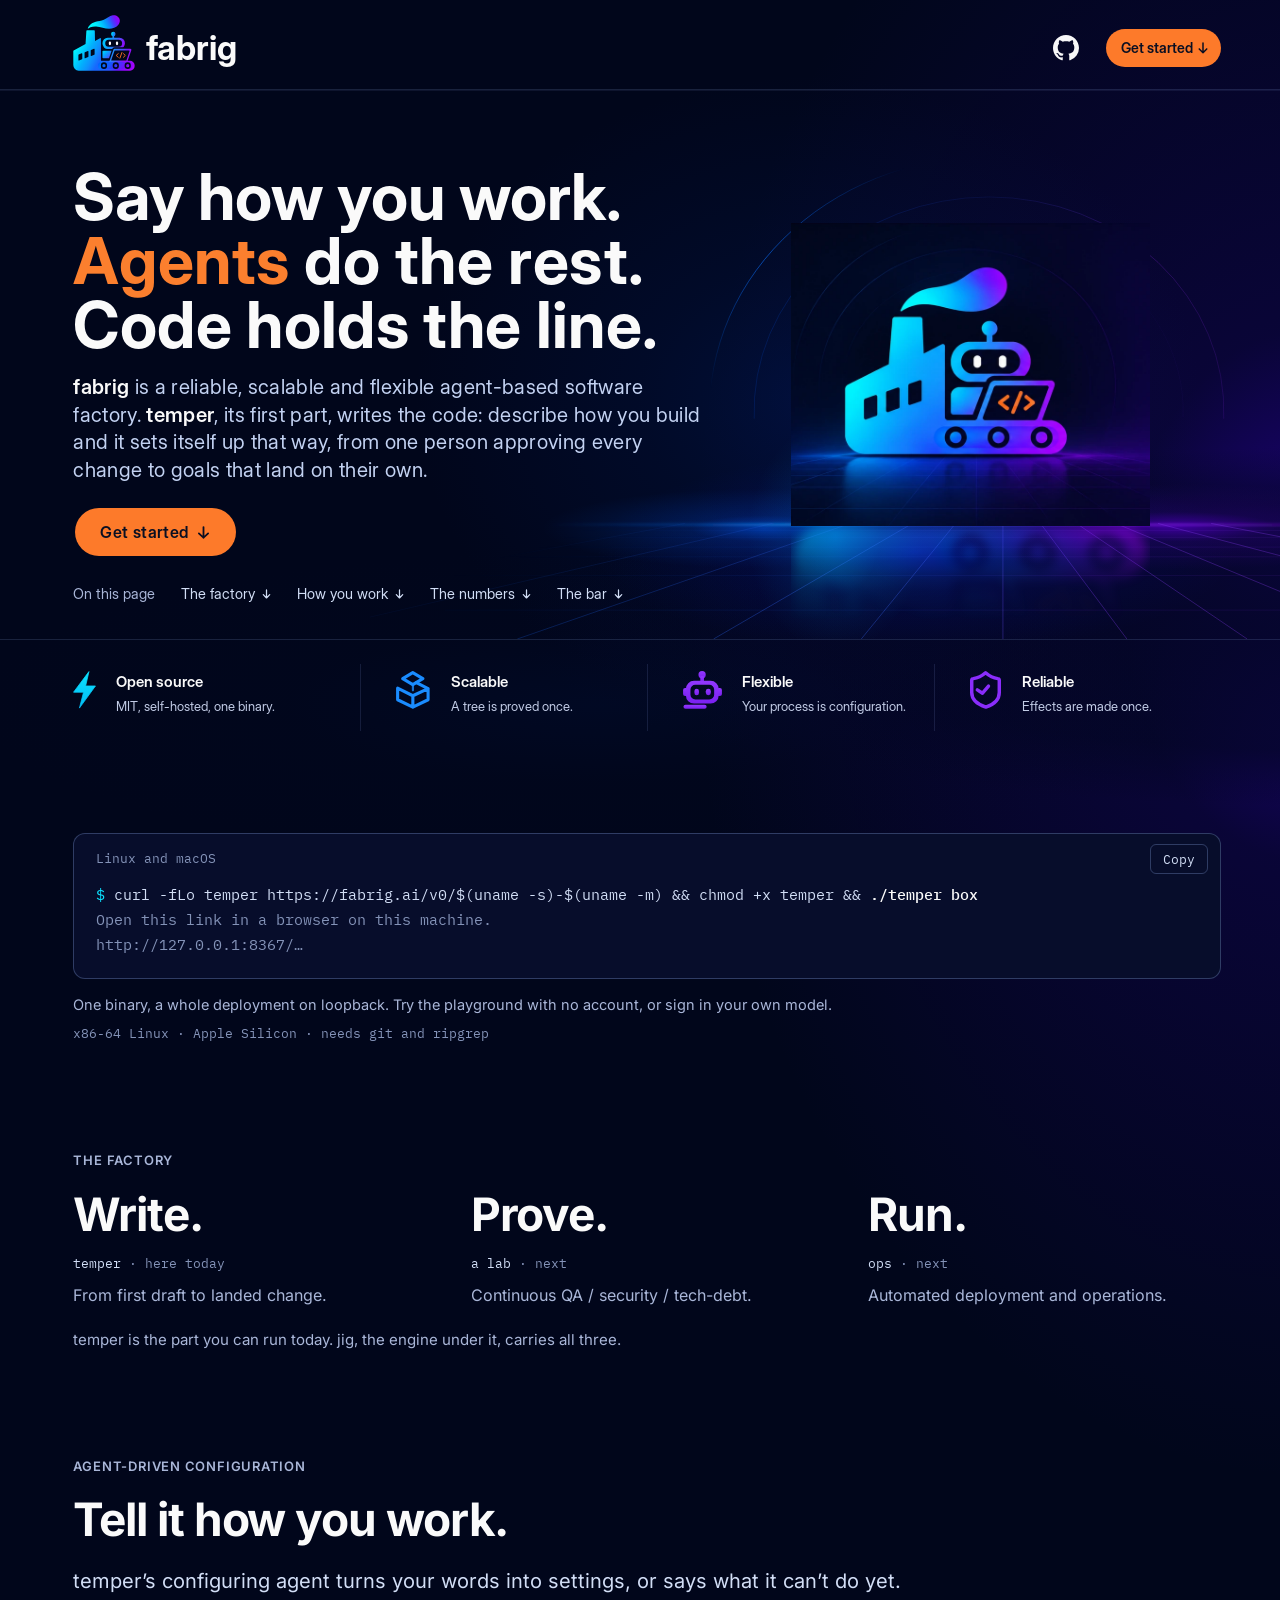
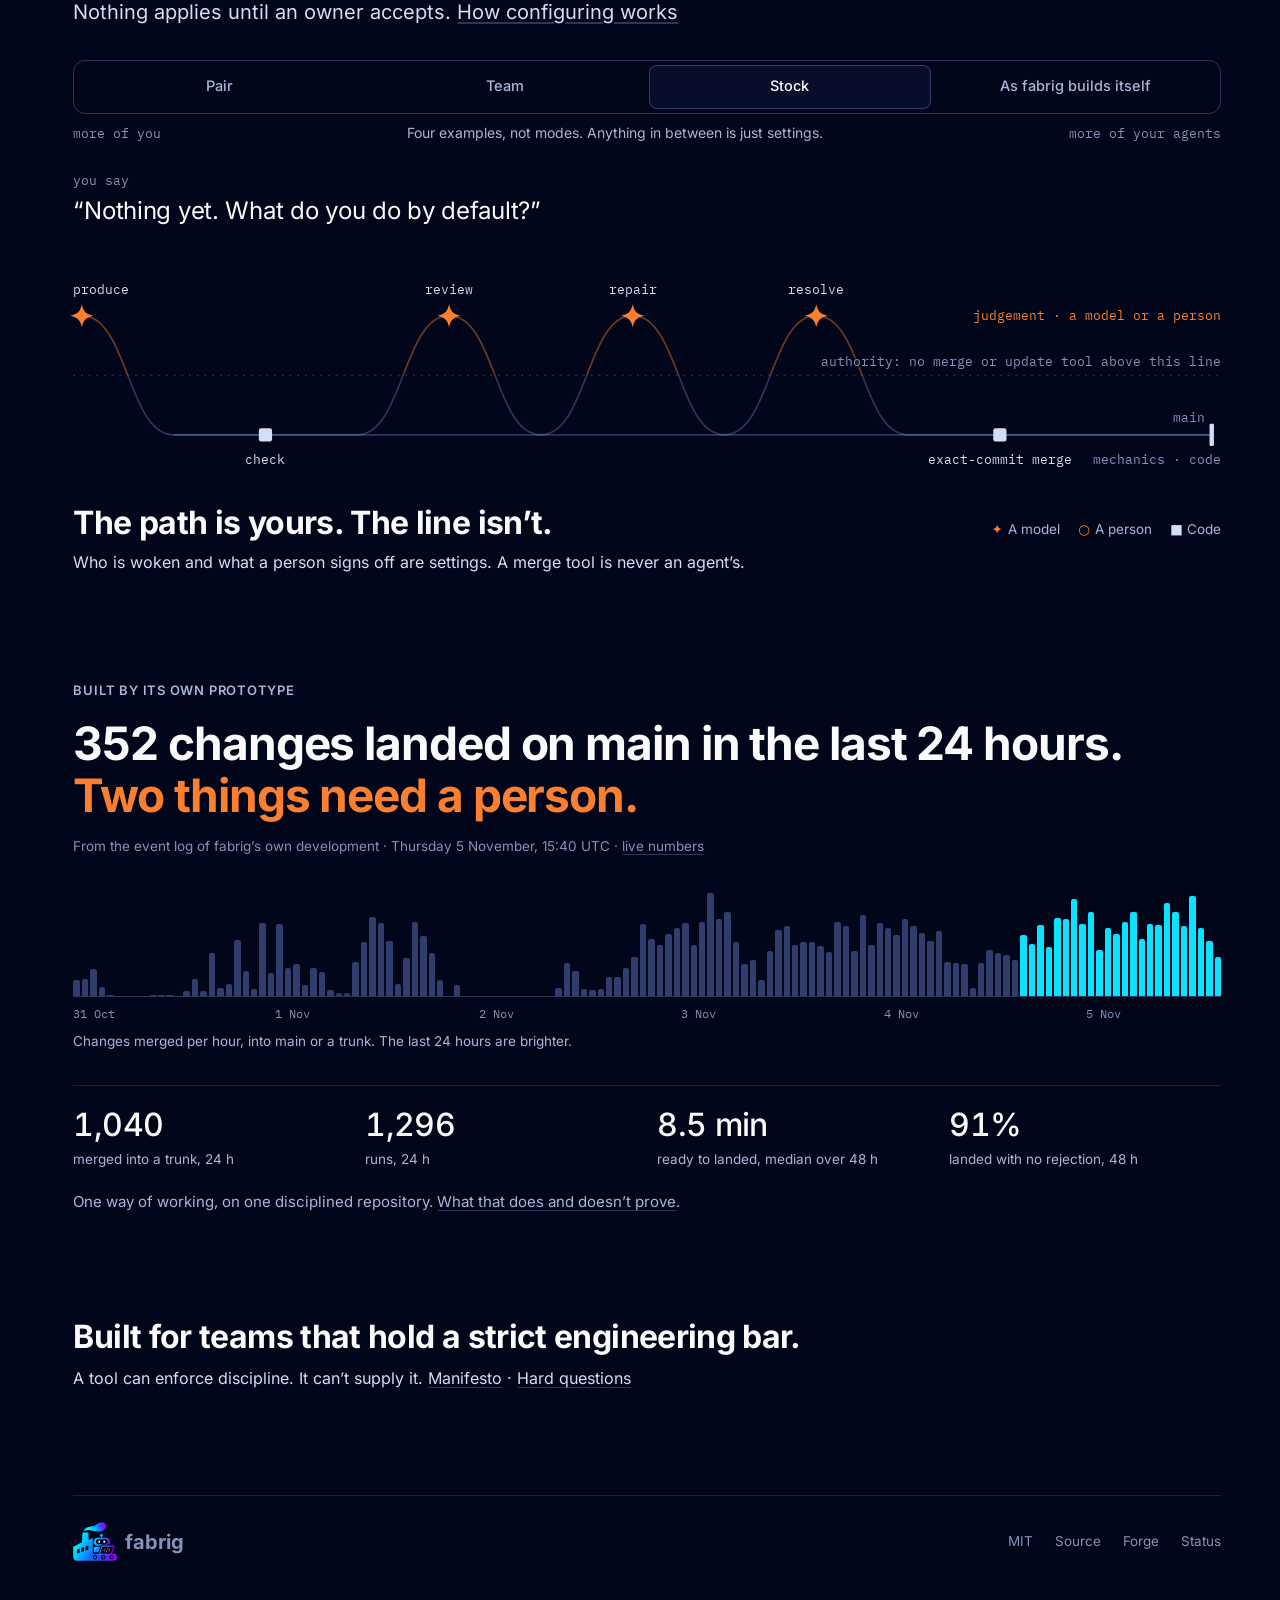
==== index.html @ ecc7fb80 "Point the home page at its own sections The page links leave the header for now, and the menu with t" ====
<!doctype html>
<html lang="en">
<head>
<meta charset="utf-8">
<meta name="viewport" content="width=device-width, initial-scale=1, viewport-fit=cover">
<title>fabrig · say how you work, agents do the rest</title>
<meta name="description" content="fabrig is a reliable, scalable and flexible agent-based software factory. Say how you build software and temper sets itself up to run that way. Agents do the judgement. Code holds the line.">
<meta property="og:title" content="fabrig · say how you work, agents do the rest">
<meta property="og:description" content="A reliable, scalable and flexible agent-based software factory. Say how you work, agents do the rest, code holds the line.">
<meta name="theme-color" content="#01061b">
<link rel="icon" href="/assets/fabrig-logo.svg" type="image/svg+xml">
<link rel="preload" href="/fonts/InterDisplay-Bold.woff" as="font" type="font/woff" crossorigin>
<link rel="preload" href="/fonts/Inter-latin.woff2" as="font" type="font/woff2" crossorigin>
<link rel="stylesheet" href="/css/styles.css">
<link rel="stylesheet" href="/site.css">
<script>document.documentElement.className = 'js';</script>
</head>
<body>
<svg width="0" height="0" style="position:absolute" aria-hidden="true"><symbol id="s" viewBox="-10 -10 20 20" overflow="visible"><path d="M0-9.5C1.4-3.4 3.4-1.4 9.5 0 3.4 1.4 1.4 3.4 0 9.5-1.4 3.4-3.4 1.4-9.5 0-3.4-1.4-1.4-3.4 0-9.5Z"/></symbol></svg>
<a class="skip-link" href="#main">Skip to content</a>

<header class="site-header site-header--bare">
  <div class="container site-header__inner">
    <a class="brand" href="/" aria-label="fabrig home">
      <img class="brand__mark" src="/assets/fabrig-logo.svg" width="87" height="78" alt="">
      <span class="brand__name">fabrig</span>
    </a>
    <nav class="primary-nav" id="primary-nav" aria-label="Primary">
      <ul class="primary-nav__list">
        <li class="primary-nav__item"><a class="primary-nav__link" href="/how-it-works/">How it works</a></li>
        <li class="primary-nav__item"><a class="primary-nav__link" href="/configure/">Configure</a></li>
        <li class="primary-nav__item"><a class="primary-nav__link" href="/questions/">Questions</a></li>
        <li class="primary-nav__item"><a class="primary-nav__link" href="/manifesto/">Manifesto</a></li>
        <li class="primary-nav__item primary-nav__item--source"><a class="primary-nav__link" href="https://github.com/fabrig-ai/fabrig">Source</a></li>
      </ul>
    </nav>
    <div class="site-header__actions">
      <a class="icon-link" href="https://github.com/fabrig-ai/fabrig" aria-label="Source on GitHub"><img src="/assets/icons/github.svg" width="34" height="34" alt=""></a>
      <a class="button button--primary button--small" href="#start">Get started <img class="button__icon button__icon--down" src="/assets/icons/arrow-down-small.svg" width="12" height="14" alt=""></a>
      <button class="menu-button" type="button" aria-label="Menu" aria-expanded="false" aria-controls="primary-nav"><img src="/assets/icons/menu.svg" width="22" height="16" alt=""></button>
    </div>
  </div>
</header>

<main id="main" class="home">
<section class="hero" aria-labelledby="hero-title">
  <div class="container hero__inner">
    <div class="hero__copy">
      <h1 class="hero__title" id="hero-title">
        <span class="hero__line">Say how you work.</span>
        <span class="hero__line"><em class="hero__accent">Agents</em> do the rest.</span>
        <span class="hero__line">Code holds the line.</span>
      </h1>
      <p class="hero__lede"><strong>fabrig</strong> is a reliable, scalable and flexible agent-based software factory. <strong>temper</strong>, its first part, writes the code: describe how you build and it sets itself up that way, from one person approving every change to goals that land on their own.</p>
      <div class="hero__actions">
        <a class="button button--primary button--large" href="#start">Get started <img class="button__icon button__icon--down" src="/assets/icons/arrow-down-dark.svg" width="16" height="17" alt=""></a>
      </div>
      <nav class="jumps" aria-label="On this page">
        <span class="jumps__label">On this page</span>
        <a href="#factory">The factory</a>
        <a href="#ways">How you work</a>
        <a href="#numbers">The numbers</a>
        <a href="#bar">The bar</a>
      </nav>
    </div>
    <div class="hero__visual" aria-hidden="true">
      <img class="hero__reflection" src="/assets/fabrig-mark.svg" width="478" height="402" alt="">
      <picture><source media="(max-width: 860px)" srcset="/assets/hero-art.webp" width="760" height="642"><img class="hero__mark" src="/assets/fabrig-mark.svg" width="478" height="402" alt=""></picture>
    </div>
  </div>
</section>

<section class="features" aria-label="What holds it up">
  <ul class="container features__list">
    <li class="feature">
      <img class="feature__icon feature__icon--bolt" src="/assets/icons/bolt.svg" width="29" height="50" alt="">
      <div class="feature__body">
        <h2 class="feature__title">Open source</h2>
        <p class="feature__text">MIT, self-hosted, one binary.</p>
      </div>
    </li>
    <li class="feature">
      <img class="feature__icon feature__icon--box" src="/assets/icons/self-hosted.svg" width="46" height="51" alt="">
      <div class="feature__body">
        <h2 class="feature__title">Scalable</h2>
        <p class="feature__text">A tree is proved once.</p>
      </div>
    </li>
    <li class="feature">
      <img class="feature__icon feature__icon--robot" src="/assets/icons/robot.svg" width="48" height="47" alt="">
      <div class="feature__body">
        <h2 class="feature__title">Flexible</h2>
        <p class="feature__text">Your process is configuration.</p>
      </div>
    </li>
    <li class="feature">
      <img class="feature__icon feature__icon--shield" src="/assets/icons/shield-check.svg" width="41" height="50" alt="">
      <div class="feature__body">
        <h2 class="feature__title">Reliable</h2>
        <p class="feature__text">Effects are made once.</p>
      </div>
    </li>
  </ul>
</section>

<div class="container install" id="start">
  <div class="term">
    <div class="term-head"><span>Linux and macOS</span><button class="copy" type="button" aria-label="Copy the command">Copy</button></div>
    <pre><code><span class="prompt">$ </span><span id="cmd">curl -fLo temper https://fabrig.ai/v0/<wbr>$(uname -s)-<wbr>$(uname -m) &amp;&amp; chmod +x temper &amp;&amp; <strong>./temper box</strong></span>
<span class="out">Open this link in a browser on this machine.
http://127.0.0.1:8367/…</span></code></pre>
  </div>
  <div class="term-foot">
    <span>One binary, a whole deployment on loopback. Try the playground with no account, or sign in your own model.</span>
    <span class="mono">x86-64 Linux · Apple Silicon · needs git and ripgrep</span>
  </div>
</div>

<div class="container sections">
<section id="factory" aria-label="Write, prove, run">
  <p class="label">The factory</p>
  <div class="wpr">
    <article>
      <h3>Write.</h3>
      <p class="mono">temper <span>· here today</span></p>
      <p>From first draft to landed change.</p>
    </article>
    <article>
      <h3>Prove.</h3>
      <p class="mono">a lab <span>· next</span></p>
      <p>Continuous QA / security / tech-debt.</p>
    </article>
    <article>
      <h3>Run.</h3>
      <p class="mono">ops <span>· next</span></p>
      <p>Automated deployment and operations.</p>
    </article>
  </div>
  <p class="more">temper is the part you can run today. jig, the engine under it, carries all three.</p>
</section>

<section id="ways" aria-labelledby="ways-title">
  <p class="label">Agent-driven configuration</p>
  <h2 id="ways-title">Tell it how you work.</h2>
  <p class="sub">temper’s configuring agent turns your words into settings, or says what it can’t do yet. Nothing applies until an owner accepts. <a href="/configure/">How configuring works</a></p>

  <div class="dial" role="tablist" aria-label="Ways of working">
    <button type="button" role="tab" id="tab-pair" aria-controls="pair" aria-selected="false" tabindex="-1">Pair</button>
    <button type="button" role="tab" id="tab-team" aria-controls="team" aria-selected="false" tabindex="-1">Team</button>
    <button type="button" role="tab" id="tab-stock" aria-controls="stock" aria-selected="true">Stock</button>
    <button type="button" role="tab" id="tab-self" aria-controls="self" aria-selected="false" tabindex="-1">As fabrig builds itself</button>
  </div>
  <div class="dial-ends"><span aria-hidden="true">more of you</span><span class="dial-note">Four examples, not modes. Anything in between is just settings.</span><span aria-hidden="true">more of your agents</span></div>

  <div class="pane" id="pair" role="tabpanel" aria-labelledby="tab-pair">
    <h3 class="pane-name">Pair</h3>
    <div><p class="say-by">you say</p><blockquote class="say">“I stay in the loop. An agent makes the change, and nothing reaches main until I’ve approved it.”</blockquote></div>
    <ol class="stops" aria-label="The path">
      <li data-k="a">produce</li>
      <li data-k="c">check</li>
      <li data-k="a">repair</li>
      <li data-k="p">you approve</li>
      <li data-k="c">exact-commit merge</li>
    </ol>
  </div>

  <div class="pane" id="team" role="tabpanel" aria-labelledby="tab-team">
    <h3 class="pane-name">Team</h3>
    <div><p class="say-by">you say</p><blockquote class="say">“Agents review everything, then one of us signs off. Anything under payments/ needs two of us.”</blockquote></div>
    <p class="pane-gap">temper can’t say this yet: two approvals for one path. Landing rules cover branches, so it says so and offers the nearest setting.</p>
    <ol class="stops" aria-label="The path">
      <li data-k="a">produce</li>
      <li data-k="c">check</li>
      <li data-k="a">review</li>
      <li data-k="a">repair</li>
      <li data-k="p">one of you</li>
      <li data-k="c">exact-commit merge</li>
    </ol>
  </div>

  <div class="pane on" id="stock" role="tabpanel" aria-labelledby="tab-stock">
    <h3 class="pane-name">Stock</h3>
    <div><p class="say-by">you say</p><blockquote class="say">“Nothing yet. What do you do by default?”</blockquote></div>
    <ol class="stops" aria-label="The path">
      <li data-k="a">produce</li>
      <li data-k="c">check</li>
      <li data-k="a">review</li>
      <li data-k="a">repair</li>
      <li data-k="a">resolve</li>
      <li data-k="c">exact-commit merge</li>
    </ol>
  </div>

  <div class="pane" id="self" role="tabpanel" aria-labelledby="tab-self">
    <h3 class="pane-name">As fabrig builds itself</h3>
    <div><p class="say-by">you say</p><blockquote class="say">“A person writes a design draft. One goal per draft, on its own branch. Designers first, then coding agents. It lands on main whole.”</blockquote></div>
    <ol class="stops" aria-label="The path">
      <li data-k="p">draft</li>
      <li data-k="a">plan</li>
      <li data-k="a">produce</li>
      <li data-k="c">check</li>
      <li data-k="a">repair</li>
      <li data-k="c">exact-commit merge</li>
      <li data-k="c">verify</li>
    </ol>
  </div>

  <svg class="rail" viewBox="0 0 1040 168" role="img" aria-label="The chosen path, crossing above the authority line wherever a model or a person is needed.">
    <defs>
      <clipPath id="above"><rect id="clip-up" x="-12" y="-12" width="1064" height="92"/></clipPath>
      <clipPath id="below"><rect id="clip-down" x="-12" y="80" width="1064" height="100"/></clipPath>
    </defs>
    <line id="auth" class="auth" x1="0" y1="80" x2="1040" y2="80"/>
    <line id="base" class="base" x1="112" y1="134" x2="1034" y2="134"/>
    <path id="track" class="road" clip-path="url(#below)"/>
    <path class="road up" clip-path="url(#above)"/>
    <path class="trail" clip-path="url(#below)"/>
    <path class="trail up" clip-path="url(#above)"/>
    <g id="marks"></g>
    <text id="t-judge" class="judge" x="1040" y="30" text-anchor="end">judgement · a model or a person</text>
    <text id="t-auth" x="1040" y="72" text-anchor="end">authority: no merge or update tool above this line</text>
    <text id="t-main" x="1026" y="122" text-anchor="end">main</text>
    <text id="t-code" x="1040" y="160" text-anchor="end">mechanics · code</text>
    <circle id="dot" class="held" r="6" cx="8" cy="26"/>
  </svg>

  <div class="line-head">
    <h3 class="line-title">The path is yours. <span class="whole">The line isn’t.</span></h3>
    <p class="legend"><span><i class="a"></i>A model</span><span><i class="p"></i>A person</span><span><i></i>Code</span></p>
  </div>
  <p class="line-sub">Who is woken and what a person signs off are settings. A merge tool is never an agent’s.</p>

</section>

<section id="numbers" aria-labelledby="numbers-title">
  <p class="label">Built by its own prototype</p>
  <h2 id="numbers-title">352 changes landed on main in the last 24 hours. <span class="signal">Two things need a person.</span></h2>
  <p class="byline">From the event log of fabrig’s own development · Thursday 5 November, 15:40 UTC · <a href="https://status.fabrig.ai/">live numbers</a></p>

  <div class="wave" role="img" aria-label="Changes merged per hour since 31 October: up to 84 an hour, day and night, with the last 24 hours highlighted."><i style="--v:13"></i><i style="--v:14"></i><i style="--v:22"></i><i style="--v:8"></i><i style="--v:1"></i><i style="--v:0"></i><i style="--v:0"></i><i style="--v:0"></i><i style="--v:0"></i><i style="--v:1"></i><i style="--v:1"></i><i style="--v:1"></i><i style="--v:0"></i><i style="--v:4"></i><i style="--v:14"></i><i style="--v:4"></i><i style="--v:35"></i><i style="--v:7"></i><i style="--v:10"></i><i style="--v:46"></i><i style="--v:21"></i><i style="--v:6"></i><i style="--v:60"></i><i style="--v:19"></i><i style="--v:59"></i><i style="--v:23"></i><i style="--v:26"></i><i style="--v:9"></i><i style="--v:23"></i><i style="--v:20"></i><i style="--v:5"></i><i style="--v:3"></i><i style="--v:3"></i><i style="--v:28"></i><i style="--v:44"></i><i style="--v:65"></i><i style="--v:60"></i><i style="--v:45"></i><i style="--v:10"></i><i style="--v:31"></i><i style="--v:61"></i><i style="--v:49"></i><i style="--v:35"></i><i style="--v:13"></i><i style="--v:0"></i><i style="--v:9"></i><i style="--v:0"></i><i style="--v:0"></i><i style="--v:0"></i><i style="--v:0"></i><i style="--v:0"></i><i style="--v:0"></i><i style="--v:0"></i><i style="--v:0"></i><i style="--v:0"></i><i style="--v:0"></i><i style="--v:0"></i><i style="--v:7"></i><i style="--v:27"></i><i style="--v:21"></i><i style="--v:6"></i><i style="--v:5"></i><i style="--v:6"></i><i style="--v:16"></i><i style="--v:16"></i><i style="--v:23"></i><i style="--v:32"></i><i style="--v:59"></i><i style="--v:47"></i><i style="--v:42"></i><i style="--v:51"></i><i style="--v:56"></i><i style="--v:60"></i><i style="--v:42"></i><i style="--v:61"></i><i style="--v:84"></i><i style="--v:63"></i><i style="--v:69"></i><i style="--v:44"></i><i style="--v:26"></i><i style="--v:30"></i><i style="--v:13"></i><i style="--v:37"></i><i style="--v:54"></i><i style="--v:57"></i><i style="--v:42"></i><i style="--v:44"></i><i style="--v:44"></i><i style="--v:41"></i><i style="--v:36"></i><i style="--v:61"></i><i style="--v:57"></i><i style="--v:37"></i><i style="--v:66"></i><i style="--v:42"></i><i style="--v:60"></i><i style="--v:56"></i><i style="--v:50"></i><i style="--v:63"></i><i style="--v:57"></i><i style="--v:52"></i><i style="--v:45"></i><i style="--v:53"></i><i style="--v:28"></i><i style="--v:27"></i><i style="--v:26"></i><i style="--v:7"></i><i style="--v:27"></i><i style="--v:38"></i><i style="--v:35"></i><i style="--v:34"></i><i style="--v:30"></i><i style="--v:50"></i><i style="--v:43"></i><i style="--v:58"></i><i style="--v:40"></i><i style="--v:64"></i><i style="--v:63"></i><i style="--v:79"></i><i style="--v:59"></i><i style="--v:69"></i><i style="--v:38"></i><i style="--v:56"></i><i style="--v:51"></i><i style="--v:61"></i><i style="--v:69"></i><i style="--v:47"></i><i style="--v:59"></i><i style="--v:58"></i><i style="--v:76"></i><i style="--v:69"></i><i style="--v:57"></i><i style="--v:82"></i><i style="--v:56"></i><i style="--v:45"></i><i style="--v:32"></i></div>
  <div class="days" aria-hidden="true"><span style="left:0.0%">31 Oct</span><span style="left:17.6%">1 Nov</span><span style="left:35.3%">2 Nov</span><span style="left:52.9%">3 Nov</span><span style="left:70.6%">4 Nov</span><span style="left:88.2%">5 Nov</span></div>
  <div class="wave-foot"><span>Changes merged per hour, into main or a trunk. The last 24 hours are brighter.</span><output id="readout"></output></div>

  <dl class="nums">
    <div><dt>merged into a trunk, 24 h</dt><dd>1,040</dd></div>
    <div><dt>runs, 24 h</dt><dd>1,296</dd></div>
    <div><dt>ready to landed, median over 48 h</dt><dd>8.5 min</dd></div>
    <div><dt>landed with no rejection, 48 h</dt><dd>91%</dd></div>
  </dl>
  <p class="more">One way of working, on one disciplined repository. <a href="/questions/#proof">What that does and doesn’t prove</a>.</p>
</section>

<section id="bar" class="closing" aria-labelledby="bar-title">
  <h2 id="bar-title">Built for teams that hold a strict engineering bar.</h2>
  <p class="sub">A tool can enforce discipline. It can’t supply it. <a href="/manifesto/">Manifesto</a> · <a href="/questions/">Hard questions</a></p>
</section>
</div>
</main>

<div class="container">
<footer>
  <a class="brand brand--small" href="/"><img class="brand__mark" src="/assets/fabrig-logo.svg" width="87" height="78" alt=""><span class="brand__name">fabrig</span></a>
  <div class="links">
    <span>MIT</span>
    <a href="https://github.com/fabrig-ai/fabrig">Source</a>
    <a href="https://git.fabrig.ai/">Forge</a>
    <a href="https://status.fabrig.ai/">Status</a>
  </div>
</footer>
</div>

<script>
(function () {
  // The command, copied as one line.
  var copy = document.querySelector('.copy');
  copy.addEventListener('click', function () {
    var text = document.getElementById('cmd').textContent;
    function done(word) { copy.textContent = word; setTimeout(function () { copy.textContent = 'Copy'; }, 1600); }
    if (navigator.clipboard) navigator.clipboard.writeText(text).then(function () { done('Copied'); }, function () { done('Select it'); });
    else done('Select it');
  });

  // The wave's readout, one hour at a time.
  var wave = document.querySelector('.wave'), readout = document.getElementById('readout');
  var days = ['Sun', 'Mon', 'Tue', 'Wed', 'Thu', 'Fri', 'Sat'], months = ['Oct', 'Nov'];
  wave.addEventListener('pointerover', function (e) {
    if (e.target.tagName !== 'I') return;
    var i = Array.prototype.indexOf.call(wave.children, e.target);
    var d = new Date(Date.UTC(2026, 9, 31, i));
    var n = e.target.style.getPropertyValue('--v');
    readout.textContent = days[d.getUTCDay()] + ' ' + d.getUTCDate() + ' ' + months[d.getUTCMonth() - 9] + ', ' + String(d.getUTCHours()).padStart(2, '0') + ':00 UTC · ' + n + ' merged';
  });
  wave.addEventListener('pointerleave', function () { readout.textContent = ''; });

  // A way's path on the rail: across the page on a laptop, down it on a phone.
  // It goes to judgement's side of the line where a model or a person is
  // needed and back to code, fast on code and held where someone is woken.
  var NS = 'http://www.w3.org/2000/svg';
  var rail = document.querySelector('.rail');
  var track = document.getElementById('track');
  var base = document.getElementById('base');
  var auth = document.getElementById('auth');
  var marks = document.getElementById('marks');
  var dot = document.getElementById('dot');
  var roads = rail.querySelectorAll(':scope > path');
  var trails = rail.querySelectorAll('.trail');
  var wide = matchMedia('(min-width: 861px)');
  var still = matchMedia('(prefers-reduced-motion: reduce)').matches;
  var g = null, length = 0, stops = [], holds = [], shown = [], current = null;
  var at = 0, moving = false, since = null, frame = null, speed = 0.34;

  function make(name, attrs, text) {
    var n = document.createElementNS(NS, name);
    set(n, attrs);
    if (text) n.textContent = text;
    return n;
  }
  function set(n, attrs) {
    Object.keys(attrs).forEach(function (k) { n.setAttribute(k, attrs[k]); });
  }
  // Along the path and across the line, as x and y.
  function point(along, across) { return wide.matches ? [along, across] : [across, along]; }
  function xy(along, across) { return point(along, across).join(' '); }
  function mark(kind, along, across) {
    var p = point(along, across);
    var m = make('g', { 'class': 'st', transform: 'translate(' + p[0] + ' ' + p[1] + ')' });
    if (kind === 'a') m.appendChild(make('use', { href: '#s', x: -11, y: -11, width: 22, height: 22 }));
    else if (kind === 'p') m.appendChild(make('circle', { r: 8 }));
    else if (kind === 'c') m.appendChild(make('rect', { x: -6, y: -6, width: 12, height: 12, rx: 2 }));
    else if (wide.matches) m.appendChild(make('rect', { x: -4, y: -10, width: 4, height: 20, rx: 1 }));
    else m.appendChild(make('rect', { x: -10, y: -4, width: 20, height: 4, rx: 1 }));
    return m;
  }
  function pathOf(s) {
    var d = 'M' + xy(s[0].a, s[0].c);
    for (var i = 0; i < s.length - 1; i += 1) {
      var p = s[i], q = s[i + 1], m = (p.a + q.a) / 2, c;
      if (p.c === g.up) { c = (p.a + m) / 2; d += 'C' + xy(c, g.up) + ' ' + xy(c, g.down) + ' ' + xy(m, g.down); }
      else d += 'L' + xy(m, g.down);
      if (q.c === g.up) { c = (m + q.a) / 2; d += 'C' + xy(c, g.down) + ' ' + xy(c, g.up) + ' ' + xy(q.a, g.up); }
      else d += 'L' + xy(q.a, g.down);
    }
    return d + 'L' + xy(g.end, g.down);
  }
  function place(s) {
    var p = track.getPointAtLength(s);
    dot.setAttribute('cx', p.x); dot.setAttribute('cy', p.y);
    dot.classList.toggle('up', (wide.matches ? p.y : p.x) < g.line);
    trails.forEach(function (t) { t.style.strokeDashoffset = length - s; });
  }
  function label(id, attrs, text) {
    var t = document.getElementById(id);
    set(t, attrs);
    t.textContent = text;
  }
  function draw(pane) {
    current = pane;
    var lis = pane.querySelectorAll('.stops li'), n = lis.length, W = wide.matches;
    g = W ? { up: 26, down: 134, line: 80, first: 8, last: 840, end: 1034, w: 1040, h: 168 }
      : { up: 104, down: 198, line: 151, first: 40, last: 40 + (n - 1) * 58, end: 40 + (n - 1) * 58 + 44, w: 340, h: 40 + (n - 1) * 58 + 74 };
    var step = (g.last - g.first) / (n - 1);
    var s = Array.prototype.map.call(lis, function (li, i) {
      var kind = li.dataset.k;
      return { kind: kind, name: li.textContent, a: g.first + i * step, c: kind === 'c' ? g.down : g.up };
    });
    rail.setAttribute('viewBox', '0 0 ' + g.w + ' ' + g.h);
    var d = pathOf(s);
    roads.forEach(function (r) { r.setAttribute('d', d); });
    if (W) {
      set(document.getElementById('clip-up'), { x: -12, y: -12, width: 1064, height: 92 });
      set(document.getElementById('clip-down'), { x: -12, y: 80, width: 1064, height: 100 });
      set(auth, { x1: 0, y1: 80, x2: 1040, y2: 80 });
      label('t-judge', { x: 1040, y: 30, 'text-anchor': 'end' }, 'judgement · a model or a person');
      label('t-auth', { x: 1040, y: 72, 'text-anchor': 'end' }, 'authority: no merge or update tool above this line');
      label('t-main', { x: 1026, y: 122, 'text-anchor': 'end' }, 'main');
      label('t-code', { x: 1040, y: 160, 'text-anchor': 'end' }, 'mechanics · code');
    } else {
      set(document.getElementById('clip-up'), { x: -12, y: -12, width: g.line + 12, height: g.h + 24 });
      set(document.getElementById('clip-down'), { x: g.line, y: -12, width: g.w - g.line + 12, height: g.h + 24 });
      set(auth, { x1: g.line, y1: 22, x2: g.line, y2: g.end + 8 });
      label('t-judge', { x: g.up, y: 12, 'text-anchor': 'middle' }, 'judgement');
      label('t-auth', { x: g.line, y: g.h - 2, 'text-anchor': 'middle' }, 'no merge or update tool left of this line');
      label('t-main', { x: g.down + 18, y: g.end + 4, 'text-anchor': 'start' }, 'main');
      label('t-code', { x: g.down, y: 12, 'text-anchor': 'middle' }, 'code');
    }
    var b0 = point((s[0].a + s[1].a) / 2, g.down), b1 = point(g.end, g.down);
    set(base, { x1: b0[0], y1: b0[1], x2: b1[0], y2: b1[1] });
    marks.textContent = '';
    s.forEach(function (o, i) {
      marks.appendChild(mark(o.kind, o.a, o.c));
      var attrs;
      if (W) attrs = { x: i ? o.a : 0, y: o.c === g.up ? 6 : 160, 'text-anchor': i ? 'middle' : 'start' };
      else attrs = o.c === g.up ? { x: g.up - 18, y: o.a + 4, 'text-anchor': 'end' } : { x: g.down + 16, y: o.a + 4, 'text-anchor': 'start' };
      attrs['class'] = 'stn';
      marks.appendChild(make('text', attrs, o.name));
    });
    marks.appendChild(mark('end', g.end, g.down));
    rail.setAttribute('aria-label', 'The path: ' + s.map(function (o) { return o.name; }).join(', then ') + '. Over the authority line wherever a model or a person is needed.');
    length = track.getTotalLength();
    trails.forEach(function (t) { t.style.strokeDasharray = length; t.style.strokeDashoffset = length; });
    shown = marks.querySelectorAll('.st');
    stops = s.concat({ a: g.end, c: g.down }).map(function (o) {
      var best = 0, least = Infinity, t = point(o.a, o.c);
      for (var l = 0; l <= length; l += 2) {
        var p = track.getPointAtLength(l), e = (p.x - t[0]) * (p.x - t[0]) + (p.y - t[1]) * (p.y - t[1]);
        if (e < least) { least = e; best = l; }
      }
      return best;
    });
    holds = s.map(function (o) { return o.c === g.up ? 1500 : 900; }).concat(1800);
    at = 0; moving = false; since = null;
    dot.classList.add('held');
    place(still ? length : 0);
  }
  function light(i) {
    shown.forEach(function (m, k) { m.classList.toggle('on', k === i); });
  }
  function tick(now) {
    frame = requestAnimationFrame(tick);
    if (!stops.length) return;
    if (since === null) since = now;
    var e = now - since;
    if (!moving) {
      place(stops[at]); light(at);
      if (e > holds[at]) {
        if (at === stops.length - 1) at = 0; else { moving = true; dot.classList.remove('held'); light(-1); }
        since = now;
      }
    } else {
      var a = stops[at], b = stops[at + 1], p = Math.min(e / ((b - a) / speed), 1);
      place(a + (b - a) * (p < .5 ? 2 * p * p : 1 - 2 * (1 - p) * (1 - p)));
      if (p === 1) { at += 1; moving = false; since = now; dot.classList.add('held'); }
    }
  }

  // The dial: one way of working at a time, by click or by arrow key.
  var tabs = Array.prototype.slice.call(document.querySelectorAll('.dial button'));
  var panes = tabs.map(function (t) { return document.getElementById(t.getAttribute('aria-controls')); });
  function choose(i) {
    tabs.forEach(function (t, k) {
      t.setAttribute('aria-selected', k === i ? 'true' : 'false');
      t.tabIndex = k === i ? 0 : -1;
      panes[k].classList.toggle('on', k === i);
    });
    draw(panes[i]);
  }
  tabs.forEach(function (t, i) {
    t.addEventListener('click', function () { choose(i); });
    t.addEventListener('keydown', function (e) {
      var to = { ArrowRight: i + 1, ArrowLeft: i - 1, Home: 0, End: tabs.length - 1 }[e.key];
      if (to === undefined) return;
      e.preventDefault();
      to = (to + tabs.length) % tabs.length;
      choose(to);
      tabs[to].focus();
    });
  });

  draw(panes[tabs.findIndex(function (t) { return t.getAttribute('aria-selected') === 'true'; })]);
  wide.addEventListener('change', function () { draw(current); });
  if (still) return;
  new IntersectionObserver(function (entries) {
    if (entries[0].isIntersecting) { since = null; if (frame === null) frame = requestAnimationFrame(tick); }
    else if (frame !== null) { cancelAnimationFrame(frame); frame = null; }
  }).observe(rail);
})();
</script>
<script src="/site.js" defer></script>
</body>
</html>
---- css/styles.css ----
/* ==========================================================================
   Fabrig — landing page styles

   The layout is matched to the 1672 × 941 design comp. At that width and
   above, every measurement below is the comp's value in CSS pixels.
   Between 1100px and 1672px the hero scales proportionally through the
   --px unit (1 design pixel). Below 1100px the layout stacks.
   ========================================================================== */

/* ---------- Fonts: Inter Display (SIL OFL 1.1, see fonts/OFL.txt) ---------- */
@font-face {
  font-family: "Inter Display";
  src: url("../fonts/InterDisplay-Regular.woff") format("woff");
  font-weight: 400;
  font-style: normal;
  font-display: swap;
}
@font-face {
  font-family: "Inter Display";
  src: url("../fonts/InterDisplay-Medium.woff") format("woff");
  font-weight: 500;
  font-style: normal;
  font-display: swap;
}
@font-face {
  font-family: "Inter Display";
  src: url("../fonts/InterDisplay-SemiBold.woff") format("woff");
  font-weight: 600;
  font-style: normal;
  font-display: swap;
}
@font-face {
  font-family: "Inter Display";
  src: url("../fonts/InterDisplay-Bold.woff") format("woff");
  font-weight: 700;
  font-style: normal;
  font-display: swap;
}

/* ---------- Design tokens ---------- */
:root {
  color-scheme: dark;

  /* colour */
  --color-bg: #01061b;
  --color-text: #fafafa;
  --color-text-nav: #d2def6;
  --color-text-chip: #d5e1f4;
  --color-text-soft: #c3d2f2;
  --color-text-muted: #c2cce6;
  --color-accent: #fb7f2e;
  --color-accent-fill: #fd7a2a;
  --color-accent-fill-hover: #ff8a3d;
  --color-accent-ink: #0a0f22;
  --color-line: rgba(140, 170, 230, 0.17);
  --color-line-soft: rgba(140, 170, 230, 0.09);
  --color-divider: rgba(130, 150, 220, 0.16);
  --color-outline: rgba(240, 241, 245, 0.95);
  --color-chip-border: rgba(160, 178, 225, 0.42);

  /* type */
  --font-sans: "Inter Display", "Inter", ui-sans-serif, system-ui, -apple-system, "Segoe UI", sans-serif;

  /* layout */
  --page-max: 1672px;
  --gutter-start: clamp(20px, 5.742%, 96px);
  --gutter-end: clamp(20px, 4.605%, 77px);
  --header-height: 116px;

  /* one design pixel: 1px at ≥1672px wide, proportionally smaller below */
  --px: min(1px, calc(100vw / 1672));
}

/* ---------- Base ---------- */
*,
*::before,
*::after {
  box-sizing: border-box;
}

html {
  -webkit-text-size-adjust: 100%;
  text-size-adjust: 100%;
}

body {
  margin: 0;
  min-height: 100vh;
  overflow-x: hidden;
  font-family: var(--font-sans);
  color: var(--color-text);
  background-color: var(--color-bg);
  /* ambient light, fitted to the comp (topmost layer first) */
  background-image:
    /* faint lift behind the feature strip */
    radial-gradient(calc(833 * var(--px)) calc(205 * var(--px)) at calc(50% - 55 * var(--px)) calc(921 * var(--px)),
      rgba(0, 16, 56, 0.295) 0%, rgba(0, 16, 56, 0.04) 48.6%, rgba(0, 16, 56, 0) 100%),
    /* low haze on the right */
    radial-gradient(calc(1113 * var(--px)) calc(236 * var(--px)) at calc(100% + 112 * var(--px)) calc(819 * var(--px)),
      rgba(3, 6, 36, 0.9) 0%, rgba(3, 6, 36, 0.697) 68.8%, rgba(3, 6, 36, 0) 100%),
    /* blue halo behind the illustration */
    radial-gradient(calc(514 * var(--px)) calc(421 * var(--px)) at calc(50% + 219 * var(--px)) calc(520 * var(--px)),
      rgba(0, 29, 99, 0.407) 0%, rgba(0, 29, 99, 0.184) 42.3%, rgba(0, 29, 99, 0) 100%),
    /* violet glow on the right edge */
    radial-gradient(calc(809 * var(--px)) calc(1154 * var(--px)) at calc(100% + 39 * var(--px)) calc(778 * var(--px)),
      rgba(33, 2, 134, 0.994) 0%, rgba(33, 2, 134, 0.257) 30.1%, rgba(33, 2, 134, 0) 100%);
  background-repeat: no-repeat;
  -webkit-font-smoothing: antialiased;
  -moz-osx-font-smoothing: grayscale;
  text-rendering: optimizeLegibility;
}

img,
svg {
  display: block;
  max-width: 100%;
}

a {
  color: inherit;
  text-decoration: none;
}

h1,
h2,
p,
ul {
  margin: 0;
}

ul {
  padding: 0;
  list-style: none;
}

:focus-visible {
  outline: 2px solid var(--color-accent);
  outline-offset: 4px;
  border-radius: 6px;
}

.skip-link {
  position: absolute;
  left: 16px;
  top: -100px;
  z-index: 10;
  padding: 10px 16px;
  border-radius: 8px;
  background: var(--color-accent-fill);
  color: var(--color-accent-ink);
  font-weight: 600;
}
.skip-link:focus {
  top: 16px;
}

.container {
  width: 100%;
  max-width: var(--page-max);
  margin-inline: auto;
  padding-inline: var(--gutter-start) var(--gutter-end);
}

/* ---------- Buttons ---------- */
.button {
  display: inline-flex;
  align-items: center;
  justify-content: center;
  border-radius: 999px;
  white-space: nowrap;
  transition: background-color 0.2s ease, box-shadow 0.2s ease;
}
.button__icon {
  flex: none;
  height: auto;
}

.button--primary {
  background: var(--color-accent-fill);
  color: var(--color-accent-ink);
  font-weight: 600;
}
.button--primary:hover {
  background: var(--color-accent-fill-hover);
  box-shadow: 0 8px 28px rgba(253, 122, 42, 0.28);
}

.button--outline {
  border: 1.5px solid var(--color-outline);
  color: var(--color-text);
  font-weight: 500;
}
.button--outline:hover {
  background: rgba(255, 255, 255, 0.06);
}

.button--small {
  height: 49px;
  padding: 0 17px 0 20px;
  gap: 6.5px;
  font-size: 16.4px;
}
.button--small .button__icon {
  width: 13px;
}

.button--large {
  height: max(48px, calc(60 * var(--px)));
  font-size: max(16px, calc(20 * var(--px)));
}
.button--primary.button--large {
  padding: 0 calc(34 * var(--px)) 0 calc(33 * var(--px));
  gap: calc(11.5 * var(--px));
  letter-spacing: 0.4px;
}
.button--primary.button--large .button__icon {
  width: max(14px, calc(17 * var(--px)));
}
.button--outline.button--large {
  padding: 0 calc(26 * var(--px)) 0 calc(28 * var(--px));
  gap: calc(8 * var(--px));
  font-size: max(15px, calc(18.6 * var(--px)));
}
.button--outline.button--large .button__icon {
  width: max(24px, calc(30 * var(--px)));
}

/* ---------- Header ---------- */
.site-header {
  position: relative;
  z-index: 2;
  border-bottom: 1px solid var(--color-line);
  box-shadow: 0 1px 0 var(--color-line-soft);
}

.site-header__inner {
  display: flex;
  align-items: center;
  height: var(--header-height);
  padding-top: 10px;
}

.brand {
  display: flex;
  align-items: center;
  gap: 14.5px;
  flex: none;
  margin-left: -0.7px;
}
.brand__mark {
  width: 86.84px;
  height: auto;
  margin-top: -15.4px;
}
.brand__name {
  font-size: 44px;
  line-height: 1;
  font-weight: 700;
}

.primary-nav {
  margin-left: calc(106 * var(--px));
  padding-top: 2px;
}
.primary-nav__list {
  display: flex;
  align-items: center;
  gap: calc(64 * var(--px));
}
.primary-nav__link {
  display: inline-flex;
  align-items: center;
  gap: 13px;
  font-size: 20px;
  line-height: 1;
  font-weight: 500;
  white-space: nowrap;
  color: var(--color-text-nav);
  transition: color 0.2s ease;
}
.primary-nav__link:hover {
  color: #ffffff;
}
.primary-nav__chevron {
  width: 16px;
  height: 10px;
  /* the chevron hangs into the gap, as in the comp */
  margin-right: -10px;
}

.site-header__actions {
  display: flex;
  align-items: center;
  gap: 35px;
  margin-left: auto;
}
.icon-link {
  display: block;
  border-radius: 50%;
}
.icon-link img {
  width: 34px;
  height: 34px;
}

/* ---------- Hero ---------- */
.hero {
  position: relative;
  overflow: hidden;
  isolation: isolate;
}

.hero__inner {
  position: relative;
  display: grid;
  grid-template-columns: minmax(0, 1fr) auto;
  align-items: start;
  min-height: calc(644 * var(--px));
}

.hero__copy {
  position: relative;
  z-index: 1;
  padding-top: calc(82 * var(--px));
}

.eyebrow {
  display: inline-flex;
  align-items: center;
  gap: calc(14 * var(--px));
  height: max(36px, calc(47.5 * var(--px)));
  padding: 2px calc(22 * var(--px)) 0 calc(21 * var(--px));
  border: 1px solid var(--color-chip-border);
  border-radius: 999px;
  font-size: max(13px, calc(17 * var(--px)));
  font-weight: 400;
  line-height: 1;
  color: var(--color-text-chip);
}
.eyebrow__icon {
  width: max(10px, calc(12 * var(--px)));
  height: auto;
  filter: drop-shadow(0 0 6px rgba(255, 150, 70, 0.35));
}

.hero__title {
  margin-top: calc(16 * var(--px));
  font-size: calc(86 * var(--px));
  line-height: calc(86.3 * var(--px));
  font-weight: 700;
}
.hero__line {
  display: block;
  white-space: nowrap;
}
/* optical tracking per line, matched to the comp */
.hero__line:nth-child(2) { letter-spacing: calc(0.7 * var(--px)); }
.hero__line:nth-child(3) { letter-spacing: calc(0.45 * var(--px)); }
.hero__accent {
  font-style: normal;
  color: var(--color-accent);
}

.hero__lede {
  max-width: calc(700 * var(--px));
  margin-top: calc(20 * var(--px));
  font-size: calc(26.6 * var(--px));
  line-height: calc(36 * var(--px));
  font-weight: 400;
  letter-spacing: calc(0.43 * var(--px));
  color: var(--color-text-soft);
}

.hero__actions {
  display: flex;
  flex-wrap: wrap;
  gap: calc(23 * var(--px));
  margin-top: calc(33 * var(--px));
  margin-left: calc(2 * var(--px));
}

/* Illustration: the mark, its floor reflection, and the stage behind both.
   --v is one design pixel of the illustration. */
.hero__visual {
  --v: var(--px);
  position: relative;
  width: calc(478 * var(--v));
  margin-top: calc(91 * var(--v));
  margin-right: calc(95 * var(--v));
}
.hero__visual::before {
  /* rings, perspective floor and pools of light */
  content: "";
  position: absolute;
  z-index: -1;
  left: calc(-562 * var(--v));
  top: calc(-91 * var(--v));
  width: calc(1700 * var(--v));
  height: calc(645 * var(--v));
  background: url("../assets/hero-stage.svg") no-repeat 0 0 / 100% 100%;
  pointer-events: none;
}
.hero__mark {
  position: relative;
  width: 100%;
  height: auto;
}
.hero__reflection {
  position: absolute;
  left: 0;
  top: calc(402 * var(--v));
  width: 100%;
  height: auto;
  transform: scaleY(-1);
  opacity: 0.55;
  filter: blur(calc(7 * var(--v)));
  -webkit-mask-image: linear-gradient(to top, #000 0%, rgba(0, 0, 0, 0.4) 12%, rgba(0, 0, 0, 0.1) 22%, transparent 32%);
  mask-image: linear-gradient(to top, #000 0%, rgba(0, 0, 0, 0.4) 12%, rgba(0, 0, 0, 0.1) 22%, transparent 32%);
}

/* ---------- Feature strip ---------- */
.features {
  position: relative;
  border-top: 1px solid var(--color-line);
}

.features__list {
  display: grid;
  grid-template-columns: minmax(0, 364fr) minmax(0, 383fr) minmax(0, 411fr) minmax(0, 341fr);
  align-items: start;
  padding-top: 31px;
  padding-bottom: 60px;
}

.feature {
  display: flex;
  align-items: flex-start;
  gap: 27px;
  min-height: 87px;
}
.feature + .feature {
  padding-left: 45px;
  border-left: 1px solid var(--color-divider);
}

.feature__icon {
  flex: none;
  height: auto;
}
.feature__icon--bolt {
  width: 29px;
  margin-top: 9px;
}
.feature__icon--box {
  width: 46px;
  margin-top: 9px;
}
.feature__icon--robot {
  width: 48.2px;
  margin-top: 9px;
}
.feature__icon--shield {
  width: 41.4px;
  margin-top: 8px;
}

.feature__body {
  padding-top: 12px;
}
.feature__title {
  font-size: 19.5px;
  line-height: 23px;
  font-weight: 600;
  white-space: nowrap;
  color: var(--color-text);
}
.feature__text {
  margin-top: 9px;
  font-size: 16.3px;
  line-height: 1.3;
  font-weight: 400;
  white-space: nowrap;
  color: var(--color-text-muted);
}

/* ==========================================================================
   Responsive
   ========================================================================== */

/* Feature strip: let descriptions wrap, then go two by two. */
@media (max-width: 1640px) {
  .feature__text {
    white-space: normal;
  }
}
@media (max-width: 1280px) {
  .features__list {
    grid-template-columns: repeat(2, minmax(0, 1fr));
    row-gap: 28px;
  }
  .feature:nth-child(3) {
    padding-left: 0;
    border-left: 0;
  }
}

/* Header: the nav moves to its own scrollable row. */
@media (max-width: 1180px) {
  :root {
    --header-height: auto;
  }
  .site-header__inner {
    flex-wrap: wrap;
    row-gap: 4px;
    padding-top: 16px;
    padding-bottom: 6px;
  }
  .brand__mark {
    width: 64px;
    margin-top: -8px;
  }
  .brand__name {
    font-size: 34px;
  }
  .primary-nav {
    order: 3;
    width: 100%;
    margin-left: 0;
    overflow-x: auto;
    scrollbar-width: none;
  }
  .primary-nav__list {
    gap: 40px;
    padding: 10px 0;
  }
  .primary-nav__link {
    font-size: 17px;
  }
  .primary-nav__chevron {
    margin-right: 0;
  }
}

/* Hero: stack the copy above the illustration. */
@media (max-width: 1100px) {
  :root {
    --px: 1px;
  }
  body {
    background-image:
      radial-gradient(120% 55% at 100% 72%, rgba(33, 2, 134, 0.6) 0%, rgba(33, 2, 134, 0) 70%),
      radial-gradient(90% 40% at 55% 68%, rgba(0, 29, 99, 0.4) 0%, rgba(0, 29, 99, 0) 70%);
  }
  .hero__inner {
    display: block;
    min-height: 0;
  }
  .hero__copy {
    padding-top: 56px;
  }
  .hero__title {
    font-size: clamp(32px, 9.2vw, 80px);
    line-height: 1.02;
  }
  .hero__lede {
    max-width: 34em;
    font-size: clamp(18px, 2.6vw, 24px);
    line-height: 1.4;
  }
  .hero__visual {
    --v: calc(min(478px, 100vw - 64px) / 478);
    margin: 64px auto 0;
    padding-bottom: calc(150 * var(--v));
  }
}

@media (max-width: 760px) {
  .site-header__actions {
    gap: 16px;
  }
  .site-header__actions .button--small {
    height: 42px;
    padding: 0 14px 0 16px;
    font-size: 15px;
  }
  .brand {
    gap: 10px;
  }
  .brand__mark {
    width: 52px;
  }
  .brand__name {
    font-size: 28px;
  }
  .hero__line {
    white-space: normal;
  }
  .hero__line:nth-child(n) {
    letter-spacing: 0;
  }
  .eyebrow {
    height: auto;
    min-height: 36px;
    padding: 8px 16px;
  }
  .features__list {
    grid-template-columns: minmax(0, 1fr);
    row-gap: 24px;
    padding-bottom: 48px;
  }
  .feature + .feature {
    padding-left: 0;
    border-left: 0;
  }
  .feature {
    min-height: 0;
    gap: 20px;
  }
  .feature__icon {
    width: 44px;
    height: 46px;
    margin-top: 4px;
    object-fit: contain;
  }
  .feature__title {
    white-space: normal;
  }
  .primary-nav__list {
    gap: 28px;
  }
  .primary-nav__link {
    font-size: 16px;
    gap: 10px;
  }
}

@media (max-width: 420px) {
  .site-header__actions .icon-link {
    display: none;
  }
  .hero__actions {
    flex-direction: column;
    align-items: stretch;
  }
}

@media (prefers-reduced-motion: reduce) {
  .button,
  .primary-nav__link {
    transition: none;
  }
}
---- site.css ----
/* Everything below the hero, and the pages behind it, layered on css/styles.css,
   which holds the brand's tokens, fonts, header, hero, buttons and feature strip.
   Orange is the signal: in diagrams it marks judgement, a model's or a person's,
   and elsewhere the one thing to do next. */
@font-face { font-family: 'Inter'; font-weight: 400 800; font-display: swap; src: url(fonts/Inter-latin.woff2) format('woff2'); }
@font-face { font-family: 'IBM Plex Mono'; font-weight: 400; font-display: swap; src: url(fonts/ibm-plex-mono-latin-400-normal.woff2) format('woff2'); }
@font-face { font-family: 'IBM Plex Mono'; font-weight: 500; font-display: swap; src: url(fonts/ibm-plex-mono-latin-500-normal.woff2) format('woff2'); }
:root {
  --paper: var(--color-bg);
  --surface: #070d2b;
  --ink: var(--color-text);
  --ink-2: var(--color-text-nav);
  --muted: #a9b6d8;
  --faint: #8493b8;
  --line: var(--color-line);
  --line-2: rgba(140, 170, 230, .3);
  --bar: #2f3e6c;
  --signal: var(--color-accent);
  --good: #0be2ff;
  --cyan: #0be2ff;
  --font-text: 'Inter', var(--font-sans);
  --sans: var(--font-text);
  --mono: 'IBM Plex Mono', 'JetBrains Mono', ui-monospace, monospace;
  /* one design pixel for the header and the strip, as --px is for the hero */
  --c: clamp(.7px, calc(100vw / 1672), 1px);
}
html { scroll-behavior: smooth; }
body { font-size: 16px; line-height: 1.6; }
/* Display cuts are for headlines: everything people read at length is in the text cut. */
.install, .sections, .doc, footer { font-family: var(--font-text); }
.sub a, .more a, .byline a, .prose a { text-decoration: underline; text-decoration-color: var(--line-2); text-underline-offset: 3px; }
.sub a:hover, .more a:hover, .byline a:hover, .prose a:hover { text-decoration-color: var(--ink); }
.sub a { white-space: nowrap; }
p, h1, h2, h3, h4, ol, ul, dl, dd, blockquote { margin: 0; padding: 0; }
ol, ul { list-style: none; }
code { font-family: var(--mono); font-size: .92em; }
.signal { color: var(--signal); }
.whole { display: inline-block; }
.mono { font-family: var(--mono); }
.primary-nav__link[aria-current] { color: #fff; }
.primary-nav__item--source, .menu-button { display: none; }
.menu-button { flex: none; align-items: center; justify-content: center; width: 40px; height: 40px; border: 1px solid var(--color-chip-border); border-radius: 50%; background: none; cursor: pointer; }
.menu-button[aria-expanded="true"] { background: var(--surface); }
/* A bare header, the home page's for now: no page links and no menu, the
   source as its icon at every width. */
.site-header--bare .primary-nav, .js .site-header--bare .menu-button { display: none; }
.site-header--bare .site-header__actions .icon-link { display: block; }
/* The jump lands past the section's padding, with the label near the top. On a
   short window it goes further still, so that the whole timeline is in view:
   463px is the label to the rail, and the rail is 14.48vw tall, to 242px. */
#ways { scroll-margin-top: calc(-88px - max(0px, 463px + min(14.48vw, 242px) - 100vh)); }
#ways .sub { max-width: 860px; }
.button--outline.button--large { gap: calc(11.5 * var(--px)); padding: 0 calc(30 * var(--px)); }
.button--outline.button--large .button__icon { width: max(14px, calc(16 * var(--px))); }

/* The hero's copy runs longer than the comp's: the stage hangs from the hero's
   bottom edge, so the floor still meets the feature strip. */
/* Set a touch under the comp, to the sizes that read best. */
.hero__title { font-size: calc(83.6 * var(--px)); line-height: calc(84 * var(--px)); }
/* A translated headline runs longer: it wraps rather than leaving the page or going behind the logo. */
.hero__line { white-space: normal; }
.hero__lede { max-width: calc(820 * var(--px)); }
.hero__lede strong { font-weight: 600; color: var(--color-text); }
/* In-page jumps point down; a right arrow would mean another page. */
.button--small .button__icon--down { width: 11px; }
.button--primary.button--large .button__icon--down { width: max(13px, calc(16 * var(--px))); }
.jumps { display: flex; flex-wrap: wrap; align-items: baseline; gap: 8px 26px; margin-top: calc(34 * var(--px)); font-size: max(14.5px, calc(17 * var(--px))); color: var(--ink-2); }
.jumps__label { color: var(--muted); }
.jumps a { display: inline-flex; align-items: center; gap: 7px; text-decoration: none; }
.jumps a::after { content: ''; flex: none; width: .62em; height: .68em; background: currentColor; -webkit-mask: url(/assets/icons/arrow-down.svg) center / contain no-repeat; mask: url(/assets/icons/arrow-down.svg) center / contain no-repeat; }
.jumps a:hover { color: var(--ink); }
.hero__copy { padding-bottom: calc(44 * var(--px)); }
.hero__visual { --v: calc(.98 * var(--px)); }
@media (min-width: 1101px) {
  .hero__visual { align-self: end; margin-top: 0; margin-bottom: calc(151 * var(--v)); }
}
/* The comp's header and strip, scaled with the page as the hero is, on one row. */
@media (min-width: 861px) {
  .site-header__inner { flex-wrap: nowrap; height: calc(116 * var(--c)); padding-top: calc(10 * var(--c)); padding-bottom: 0; }
  .brand { gap: calc(14.5 * var(--c)); }
  .brand__mark { width: calc(81 * var(--c)); margin-top: calc(-14 * var(--c)); }
  .brand__name { font-size: calc(44 * var(--c)); }
  .primary-nav { order: 0; width: auto; margin-left: calc(106 * var(--c)); overflow: visible; }
  .primary-nav__list { gap: calc(64 * var(--c)); padding: 0; }
  .primary-nav__link { font-size: max(15px, calc(20 * var(--c))); }
  .site-header__actions { gap: calc(35 * var(--c)); }
  .icon-link img { width: calc(34 * var(--c)); height: calc(34 * var(--c)); }
  .button--small { height: max(36px, calc(49 * var(--c))); padding: 0 calc(17 * var(--c)) 0 calc(20 * var(--c)); gap: calc(6.5 * var(--c)); font-size: max(14px, calc(16.4 * var(--c))); }
  .button--small .button__icon { width: calc(13 * var(--c)); }
  .features__list { padding-top: calc(31 * var(--c)); padding-bottom: calc(60 * var(--c)); }
  .feature { gap: calc(27 * var(--c)); min-height: calc(87 * var(--c)); }
  .feature + .feature { padding-left: calc(45 * var(--c)); }
  .feature__icon { width: auto; height: calc(50 * var(--c)); margin-top: calc(9 * var(--c)); }
  .feature__body { padding-top: calc(12 * var(--c)); }
  .feature__title { font-size: max(15px, calc(19.5 * var(--c))); line-height: 1.2; }
  .feature__text { margin-top: calc(9 * var(--c)); font-size: max(13px, calc(16.3 * var(--c))); }
}
@media (min-width: 861px) and (max-width: 1100px) {
  .hero__title { font-size: 6vw; line-height: 1.04; }
  .hero__lede { font-size: clamp(17px, 2vw, 22px); }
  .hero__visual { --v: calc(min(478px, 100vw - 64px) / 478); }
}
/* The strip's lines are shorter than the comp's, so it holds four across for longer. */
@media (min-width: 1101px) and (max-width: 1280px) {
  .features__list { grid-template-columns: repeat(4, minmax(0, 1fr)); }
  .feature + .feature, .feature:nth-child(3) { padding-left: calc(45 * var(--c)); border-left: 1px solid var(--color-divider); }
}

.kicker { display: inline-flex; align-items: center; min-height: 36px; padding: 6px 16px; border: 1px solid var(--color-chip-border); border-radius: 999px; font-size: 14px; line-height: 1.4; color: var(--color-text-chip); }

.install { padding-top: 56px; }

.term { position: relative; border: 1px solid var(--line-2); border-radius: 12px; background: var(--surface); }
.term-head { display: flex; align-items: center; justify-content: space-between; gap: 12px; padding: 10px 12px 0 22px; font: 12.5px/1.5 var(--mono); color: var(--faint); }
.copy { min-height: 30px; padding: 3px 12px; border: 1px solid var(--line-2); border-radius: 6px; background: none; color: var(--ink-2); font: 12.5px var(--mono); cursor: pointer; }
.copy:hover { border-color: var(--faint); color: var(--ink); }
.term pre { margin: 0; padding: 8px 22px 20px; font: 14.5px/1.75 var(--mono); white-space: pre-wrap; overflow-wrap: anywhere; color: var(--ink-2); }
.term code { font: inherit; }
.term .prompt { color: var(--good); user-select: none; }
.term strong { font-weight: 500; color: var(--ink); }
.term .out { color: var(--faint); }
.term-foot { display: flex; flex-wrap: wrap; justify-content: space-between; gap: 6px 28px; margin-top: 14px; font-size: 14.5px; color: var(--muted); }
.term-foot .mono { font-size: 12.5px; line-height: 1.9; color: var(--faint); }

.sections > section { padding-top: 104px; }
.label { font-size: 13px; font-weight: 600; letter-spacing: .06em; text-transform: uppercase; color: var(--muted); }
.sections h2, .prose h2 { margin-top: 16px; font-size: clamp(30px, 4.4vw, 46px); line-height: 1.14; font-weight: 700; letter-spacing: -.024em; }

.sub { max-width: 660px; margin-top: 20px; font-size: clamp(17px, 2vw, 20px); line-height: 1.55; color: var(--ink-2); }

/* The ways of working: a dial, what a person says, what temper proposes. */
.dial { display: grid; grid-template-columns: repeat(4, 1fr); gap: 4px; margin-top: 32px; padding: 4px; border: 1px solid var(--line-2); border-radius: 12px; }
.dial button { min-height: 44px; padding: 8px 10px; border: 0; border-radius: 8px; background: none; color: var(--muted); font: 500 14.5px/1.3 var(--sans); cursor: pointer; }
.dial button:hover { color: var(--ink); }
.dial button[aria-selected="true"] { background: var(--surface); box-shadow: inset 0 0 0 1px var(--line-2); color: var(--ink); }
html:not(.js) .dial, html:not(.js) .dial-ends { display: none; }
.dial-ends { display: flex; flex-wrap: wrap; align-items: baseline; justify-content: space-between; gap: 2px 12px; margin-top: 8px; font: 12.5px/1.5 var(--mono); color: var(--faint); }
.dial-note { font: 14px/1.5 var(--sans); color: var(--muted); }
.pane { margin-top: 28px; min-height: 96px; }
.js .pane:not(.on) { display: none; }
.pane-name { margin-bottom: 8px; font-size: 20px; font-weight: 500; letter-spacing: -.01em; }
.js .pane-name { display: none; }
.say { max-width: 44em; font-size: clamp(19px, 2.2vw, 24px); line-height: 1.35; letter-spacing: -.012em; text-wrap: balance; }
.pane-gap { max-width: 56em; margin-top: 10px; font-size: 14.5px; line-height: 1.5; color: var(--muted); text-wrap: balance; }
.say-by { margin-bottom: 6px; font: 12.5px/1.5 var(--mono); color: var(--faint); }

.line-head { display: flex; flex-wrap: wrap; align-items: baseline; justify-content: space-between; gap: 6px 24px; margin-top: 32px; }
.line-title { font-size: clamp(24px, 3.2vw, 32px); line-height: 1.2; font-weight: 700; letter-spacing: -.02em; }
.line-sub { margin-top: 8px; color: var(--ink-2); }
.rail { display: block; width: 100%; height: auto; margin-top: 20px; overflow: visible; }
html:not(.js) .rail { display: none; }
.rail text { font: 11.5px var(--mono); fill: var(--faint); paint-order: stroke; stroke: rgba(1, 6, 27, .5); stroke-width: 3px; stroke-linejoin: round; }
.rail text.stn { fill: var(--ink-2); transition: fill .2s; }
.rail .judge { fill: var(--signal); }
.rail .base, .rail .auth, .rail path { fill: none; }
.rail .base { stroke: var(--line-2); stroke-width: 1.5; }
.rail .auth { stroke: var(--line-2); stroke-width: 1; stroke-dasharray: 2 5; }
.rail .road { stroke: var(--line-2); stroke-width: 1.5; }
.rail .road.up { stroke: var(--signal); stroke-opacity: .42; }
.rail .trail { stroke: var(--ink); stroke-width: 2; }
.rail .trail.up { stroke: var(--signal); }
.rail .st use { fill: var(--signal); }
.rail .st rect { fill: var(--ink-2); }
.rail .st circle { fill: var(--paper); stroke: var(--signal); stroke-width: 2.5; }
.rail .st > * { transition: transform .25s; }
.rail .st.on > * { transform: scale(1.4); }
.rail .st.on rect { fill: var(--ink); }
.rail .st.on + text.stn { fill: var(--ink); }
#dot { fill: var(--ink); stroke: var(--paper); stroke-width: 2.5; transition: opacity .12s; }
#dot.held { opacity: 0; }
#dot.up { fill: var(--signal); }
.js .stops { display: none; }
.stops { display: flex; flex-wrap: wrap; gap: 4px 16px; margin-top: 16px; font: 13px/1.7 var(--mono); color: var(--ink-2); }
.stops li::before, .legend i::before { display: inline-block; width: 1.25em; font-style: normal; color: var(--ink-2); content: '■'; }
.stops li[data-k="a"]::before, .legend .a::before { color: var(--signal); content: '✦'; }
.stops li[data-k="p"]::before, .legend .p::before { color: var(--signal); content: '○'; }
.legend { display: flex; flex-wrap: wrap; gap: 4px 18px; font-size: 13.5px; color: var(--muted); }
.legend i { font-style: normal; }
.more { margin-top: 20px; font-size: 15px; color: var(--muted); }
.closing h2 { margin-top: 0; font-size: clamp(24px, 3.2vw, 32px); line-height: 1.2; letter-spacing: -.02em; }
.closing .sub { margin-top: 10px; font-size: 16px; }

.byline { margin-top: 14px; font-size: 13.5px; color: var(--faint); }
.wave { display: flex; align-items: stretch; gap: 2px; height: 104px; margin-top: 36px; border-bottom: 1px solid var(--line-2); }
.wave i { position: relative; flex: 1 1 0; min-width: 0; }
.wave i::after { content: ''; position: absolute; left: 0; right: 0; bottom: 0; height: calc(var(--v) / 84 * 100%); border-radius: 2px 2px 0 0; background: var(--bar); }
.wave i:nth-last-child(-n+24)::after { background: var(--cyan); }
.wave i:hover::after { background: var(--ink); }
.days { position: relative; height: 22px; margin-top: 6px; font: 11.5px/22px var(--mono); color: var(--faint); }
.days span { position: absolute; top: 0; white-space: nowrap; }
.wave-foot { display: flex; flex-wrap: wrap; justify-content: space-between; gap: 2px 24px; margin-top: 6px; font-size: 13.5px; color: var(--muted); }
.wave-foot output { font: 12.5px/1.75 var(--mono); color: var(--ink-2); }
.nums { display: grid; grid-template-columns: repeat(4, 1fr); gap: 20px; margin-top: 32px; padding-top: 20px; border-top: 1px solid var(--line); }
.nums dd { font-size: 32px; line-height: 1.2; font-weight: 500; letter-spacing: -.02em; font-variant-numeric: tabular-nums; }
.nums dt { margin-top: 6px; font-size: 13.5px; line-height: 1.45; color: var(--muted); }
.nums div { display: flex; flex-direction: column-reverse; justify-content: flex-end; }

.wpr { display: grid; grid-template-columns: repeat(3, 1fr); gap: 44px; margin-top: 20px; }
.wpr h3 { font-size: clamp(34px, 4.4vw, 46px); line-height: 1.08; font-weight: 700; letter-spacing: -.024em; }
.wpr .mono { margin-top: 14px; font-size: 13px; color: var(--ink-2); }
.wpr .mono span { color: var(--faint); }
.wpr article > p:last-child { margin-top: 8px; font-size: 16px; line-height: 1.6; color: var(--muted); }

/* The pages behind the home page. */
.doc { padding-top: 56px; margin: 0 auto; }
.doc h1 { margin-top: 20px; font-size: clamp(36px, 5.4vw, 54px); line-height: 1.06; font-weight: 700; }
.prose .lede { max-width: 34em; font-size: clamp(17px, 2vw, 21px); line-height: 1.5; color: var(--color-text-soft); }
.prose { max-width: 680px; }
.prose h2 { margin-top: 72px; font-size: clamp(24px, 3.2vw, 32px); line-height: 1.2; letter-spacing: -.02em; scroll-margin-top: 24px; }
.prose h3 { margin-top: 32px; font-size: 18px; line-height: 1.35; font-weight: 500; letter-spacing: -.008em; scroll-margin-top: 24px; }
.prose p { margin-top: 14px; color: var(--ink-2); }
.prose .lede { margin-top: 26px; }
.prose ul.list, .prose ol.list { display: flex; flex-direction: column; gap: 10px; margin-top: 16px; color: var(--ink-2); }
.prose ul.list li, .prose ol.list li { padding-left: 14px; border-left: 1px solid var(--line-2); }
.prose li b, .prose p b, td b { font-weight: 500; color: var(--ink); }
.toc { display: flex; flex-direction: column; gap: 6px; margin-top: 28px; padding-left: 14px; border-left: 1px solid var(--line-2); font-size: 15px; color: var(--muted); }
.block { margin-top: 20px; padding: 16px 20px; border: 1px solid var(--line-2); border-radius: 12px; background: var(--surface); font: 13px/1.7 var(--mono); color: var(--ink-2); white-space: pre-wrap; overflow-wrap: anywhere; }
.block b { font-weight: 500; color: var(--ink); }
.block .prompt { color: var(--good); user-select: none; }
.block .out { color: var(--faint); }
.note { margin-top: 12px; font-size: 13.5px; color: var(--faint); }
.scroll { margin-top: 20px; overflow-x: auto; }
table { width: 100%; border-collapse: collapse; font-size: 14.5px; line-height: 1.5; }
th, td { padding: 10px 16px 10px 0; border-bottom: 1px solid var(--line); text-align: left; vertical-align: top; color: var(--ink-2); }
th { font-weight: 500; color: var(--muted); }
tbody th { color: var(--ink); }
.ways-table { min-width: 680px; }
.steps { display: flex; flex-direction: column; gap: 18px; margin-top: 24px; counter-reset: step; }
.steps li { display: grid; grid-template-columns: 26px 1fr; gap: 0 10px; counter-increment: step; color: var(--ink-2); }
.steps li::before { font: 13px/1.85 var(--mono); color: var(--faint); content: counter(step); }
.steps.marked li::before { line-height: 1.6; }
.steps.marked li[data-k="a"]::before { color: var(--signal); content: '✦'; }
.steps.marked li[data-k="c"]::before { color: var(--ink-2); content: '■'; }
.steps b { display: block; font-weight: 500; color: var(--ink); }
.steps p { grid-column: 2; margin-top: 2px; }
.thesis { display: grid; grid-template-columns: 44px 1fr; gap: 0 12px; margin-top: 56px; scroll-margin-top: 24px; }
.thesis .n { font: 13px/2.3 var(--mono); color: var(--faint); }
.thesis h2 { margin-top: 0; font-size: clamp(23px, 3vw, 29px); line-height: 1.22; letter-spacing: -.018em; }
.thesis p:not(.n) { grid-column: 2; margin-top: 12px; color: var(--ink-2); }

.brand--small { gap: 8px; margin: 0; }
.brand--small .brand__mark { width: 44px; margin: 0; }
.brand--small .brand__name { font-size: 20px; }
.links { display: flex; flex-wrap: wrap; align-items: center; gap: 6px 22px; }
.links a:hover { color: var(--ink); }
footer { display: flex; flex-wrap: wrap; align-items: center; justify-content: space-between; gap: 10px 24px; margin-top: 104px; padding: 26px 0 44px; border-top: 1px solid var(--line); font-size: 13.5px; color: var(--faint); }

@media (max-width: 860px) {
  :root { --gutter-start: 16px; --gutter-end: 16px; }
  #ways { scroll-margin-top: -64px; }
  body { font-family: var(--font-text); background-image: radial-gradient(ellipse 62vw 800px at 100% 320px, #07043a 0, transparent 72%); }

  .site-header__inner { flex-wrap: wrap; row-gap: 2px; padding-top: 12px; padding-bottom: 6px; }
  .brand { gap: 10px; }
  .brand__mark { width: 52px; margin-top: -8px; }
  .brand__name { font-size: 26px; }
  .primary-nav { order: 3; width: 100%; margin-left: 0; padding-top: 0; overflow: visible; }
  .primary-nav__list { flex-wrap: wrap; gap: 4px clamp(10px, 3.4vw, 20px); padding: 8px 0; }
  .primary-nav__link { font-size: clamp(14px, 3.8vw, 15px); }
  .primary-nav__item--source { display: block; }
  .js .menu-button { display: inline-flex; }
  .js .primary-nav { display: none; }
  .js .primary-nav.open { position: absolute; z-index: 5; top: calc(100% + 6px); right: 16px; display: block; width: auto; min-width: 210px; padding: 8px; border: 1px solid var(--line-2); border-radius: 14px; background: var(--surface); box-shadow: 0 14px 36px rgba(0, 0, 0, .5); }
  .js .primary-nav__list { display: block; padding: 0; }
  .js .primary-nav__link { display: flex; padding: 12px; border-radius: 8px; font-size: 16px; }
  .js .primary-nav__link[aria-current] { background: rgba(255, 255, 255, .06); }
  .site-header__actions { gap: 10px; }
  .site-header__actions .icon-link { display: none; }
  .site-header__actions .button--small { height: 40px; padding: 0 14px 0 16px; font-size: 14px; }

  .home { display: flex; flex-direction: column; }
  .hero { order: 1; }
  .install { order: 2; padding-top: 8px; }
  .features { order: 3; margin-top: 48px; border-bottom: 1px solid var(--color-line); }
  .sections { order: 4; }

  .hero__copy { padding-top: 28px; padding-bottom: 0; }
  .hero__title { margin-top: 16px; font-size: clamp(32px, 8.9vw, 52px); line-height: 1.04; letter-spacing: -.022em; }
  .hero__line, .hero__line:nth-child(n) { letter-spacing: inherit; }
  .hero__lede { max-width: 34em; margin-top: 18px; font-size: 17px; line-height: 1.38; letter-spacing: 0; color: var(--muted); }
  .hero__actions { flex-direction: row; align-items: center; gap: 10px; margin: 26px 0 0; }
  .jumps { gap: 4px 18px; margin-top: 22px; font-size: 15px; }
  .button--large, .button--outline.button--large { height: 52px; font-size: 15px; }
  .button--primary.button--large, .button--outline.button--large { padding: 0 18px; gap: 8px; letter-spacing: 0; }
  .button--primary.button--large .button__icon { width: 14px; }
  .button--outline.button--large .button__icon { width: 13px; }
  .hero__visual { width: min(460px, 100%); margin: 8px auto 0; padding: 0; }
  .hero__visual::before, .hero__reflection { display: none; }
  .hero__mark { -webkit-mask-image: radial-gradient(ellipse 50% 50% at 50% 50%, #000 62%, transparent); mask-image: radial-gradient(ellipse 50% 50% at 50% 50%, #000 62%, transparent); }

  .features__list { row-gap: 14px; padding-top: 24px; padding-bottom: 24px; }
  .feature { align-items: center; gap: 14px; min-height: 0; }
  .feature__icon { width: 34px; height: 34px; margin-top: 0; object-fit: contain; }
  .feature__body { padding-top: 0; }
  .feature__title { font-size: 15px; line-height: 1.5; }
  .feature__text { margin-top: 0; font-size: 13px; }

  .doc { padding-top: 32px; }
  .sections > section { padding-top: 80px; }
  .term pre { padding: 8px 16px 16px; font-size: 13.5px; }
  .term-head { padding-left: 16px; }
  .dial-note { order: 3; width: 100%; }
  .dial { grid-template-columns: repeat(2, 1fr); }
  .pane { min-height: 0; }
  .rail { max-width: 420px; margin-inline: auto; }
  .wave { gap: 1px; height: 84px; }
  .nums { grid-template-columns: repeat(2, 1fr); gap: 22px 20px; }
  .wpr { grid-template-columns: 1fr; gap: 40px; }
  .thesis { grid-template-columns: 1fr; }
  .thesis p:not(.n) { grid-column: 1; }
  footer { margin-top: 80px; }
}
@media (max-width: 380px) {
  .site-header--bare .site-header__actions .icon-link { display: none; }
  .hero__actions { gap: 8px; }
  .button--primary.button--large, .button--outline.button--large { padding: 0 14px; font-size: 14px; }
}
@media (prefers-reduced-motion: reduce) {
  html { scroll-behavior: auto; }
  #dot { display: none; }
}
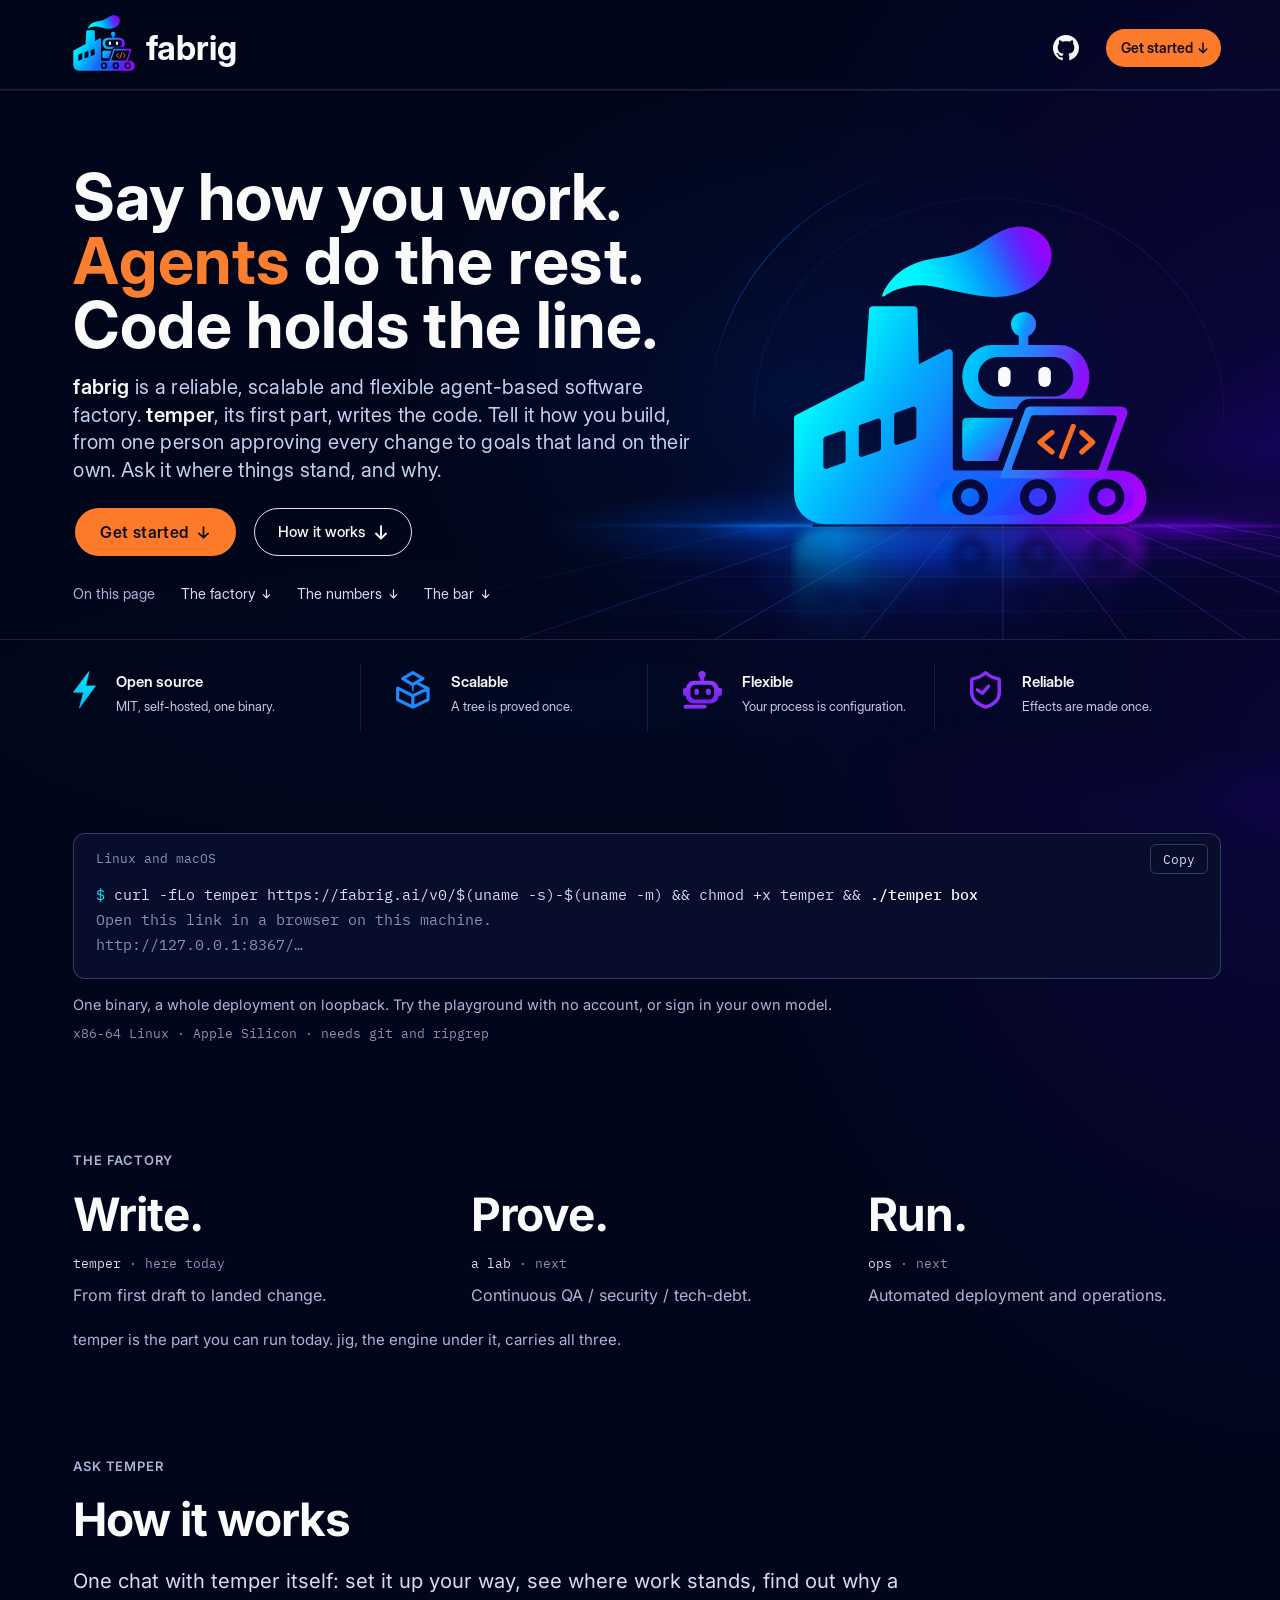
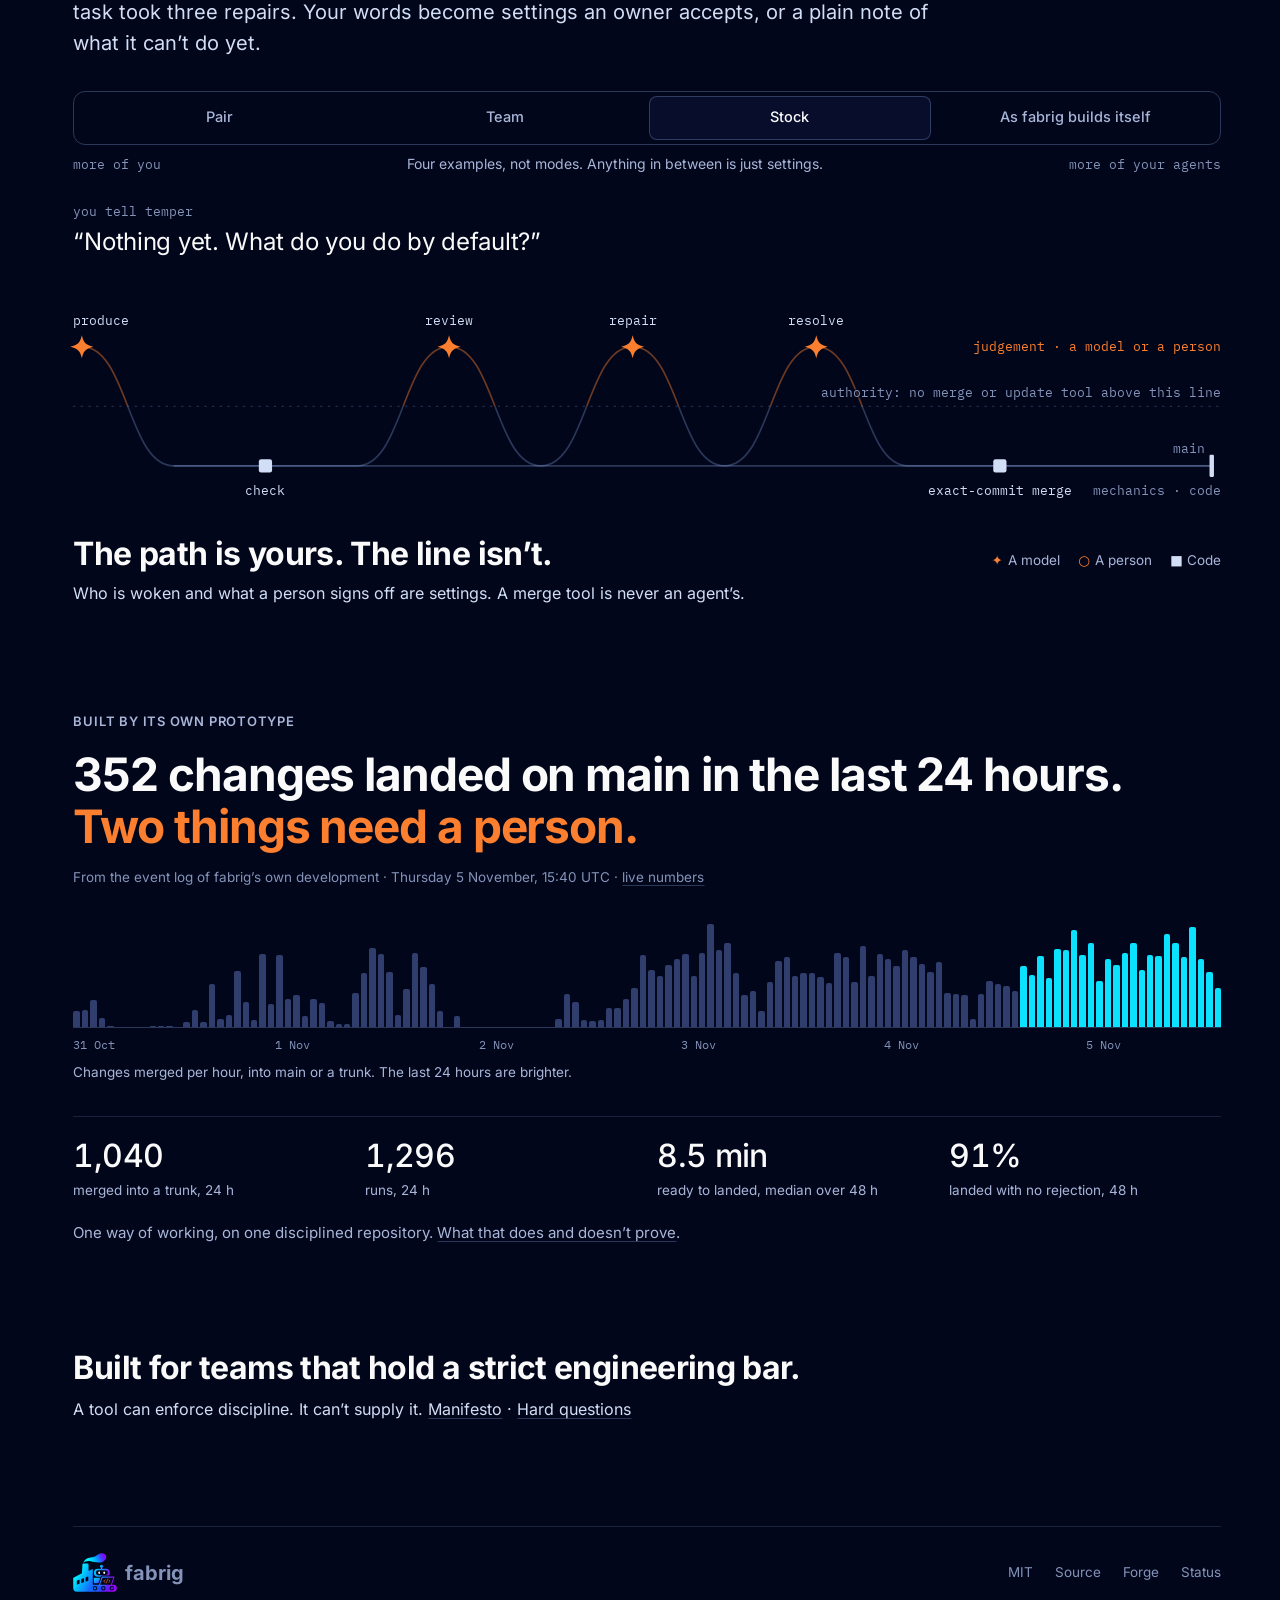
==== commit 42515317: "Tell the home page's story through Ask temper One chat asks temper itself: to set it up, where work " ====
--- a/index.html
+++ b/index.html
@@ -51,14 +51,14 @@
         <span class="hero__line"><em class="hero__accent">Agents</em> do the rest.</span>
         <span class="hero__line">Code holds the line.</span>
       </h1>
-      <p class="hero__lede"><strong>fabrig</strong> is a reliable, scalable and flexible agent-based software factory. <strong>temper</strong>, its first part, writes the code: describe how you build and it sets itself up that way, from one person approving every change to goals that land on their own.</p>
+      <p class="hero__lede"><strong>fabrig</strong> is a reliable, scalable and flexible agent-based software factory. <strong>temper</strong>, its first part, writes the code. Tell it how you build, from one person approving every change to goals that land on their own. Ask it where things stand, and why.</p>
       <div class="hero__actions">
         <a class="button button--primary button--large" href="#start">Get started <img class="button__icon button__icon--down" src="/assets/icons/arrow-down-dark.svg" width="16" height="17" alt=""></a>
+        <a class="button button--outline button--large" href="#ways">How it works <img class="button__icon" src="/assets/icons/arrow-down.svg" width="16" height="17" alt=""></a>
       </div>
       <nav class="jumps" aria-label="On this page">
         <span class="jumps__label">On this page</span>
         <a href="#factory">The factory</a>
-        <a href="#ways">How you work</a>
         <a href="#numbers">The numbers</a>
         <a href="#bar">The bar</a>
       </nav>
@@ -140,9 +140,9 @@
 </section>
 
 <section id="ways" aria-labelledby="ways-title">
-  <p class="label">Agent-driven configuration</p>
-  <h2 id="ways-title">Tell it how you work.</h2>
-  <p class="sub">temper’s configuring agent turns your words into settings, or says what it can’t do yet. Nothing applies until an owner accepts. <a href="/configure/">How configuring works</a></p>
+  <p class="label">Ask temper</p>
+  <h2 id="ways-title">How it works</h2>
+  <p class="sub">One chat with temper itself: set it up your way, see where work stands, find out why a task took three repairs. Your words become settings an owner accepts, or a plain note of what it can’t do yet.</p>
 
   <div class="dial" role="tablist" aria-label="Ways of working">
     <button type="button" role="tab" id="tab-pair" aria-controls="pair" aria-selected="false" tabindex="-1">Pair</button>
@@ -154,7 +154,7 @@
 
   <div class="pane" id="pair" role="tabpanel" aria-labelledby="tab-pair">
     <h3 class="pane-name">Pair</h3>
-    <div><p class="say-by">you say</p><blockquote class="say">“I stay in the loop. An agent makes the change, and nothing reaches main until I’ve approved it.”</blockquote></div>
+    <div><p class="say-by">you tell temper</p><blockquote class="say">“I stay in the loop. An agent makes the change, and nothing reaches main until I’ve approved it.”</blockquote></div>
     <ol class="stops" aria-label="The path">
       <li data-k="a">produce</li>
       <li data-k="c">check</li>
@@ -166,7 +166,7 @@
 
   <div class="pane" id="team" role="tabpanel" aria-labelledby="tab-team">
     <h3 class="pane-name">Team</h3>
-    <div><p class="say-by">you say</p><blockquote class="say">“Agents review everything, then one of us signs off. Anything under payments/ needs two of us.”</blockquote></div>
+    <div><p class="say-by">you tell temper</p><blockquote class="say">“Agents review everything, then one of us signs off. Anything under payments/ needs two of us.”</blockquote></div>
     <p class="pane-gap">temper can’t say this yet: two approvals for one path. Landing rules cover branches, so it says so and offers the nearest setting.</p>
     <ol class="stops" aria-label="The path">
       <li data-k="a">produce</li>
@@ -180,7 +180,7 @@
 
   <div class="pane on" id="stock" role="tabpanel" aria-labelledby="tab-stock">
     <h3 class="pane-name">Stock</h3>
-    <div><p class="say-by">you say</p><blockquote class="say">“Nothing yet. What do you do by default?”</blockquote></div>
+    <div><p class="say-by">you tell temper</p><blockquote class="say">“Nothing yet. What do you do by default?”</blockquote></div>
     <ol class="stops" aria-label="The path">
       <li data-k="a">produce</li>
       <li data-k="c">check</li>
@@ -193,7 +193,7 @@
 
   <div class="pane" id="self" role="tabpanel" aria-labelledby="tab-self">
     <h3 class="pane-name">As fabrig builds itself</h3>
-    <div><p class="say-by">you say</p><blockquote class="say">“A person writes a design draft. One goal per draft, on its own branch. Designers first, then coding agents. It lands on main whole.”</blockquote></div>
+    <div><p class="say-by">you tell temper</p><blockquote class="say">“A person writes a design draft. One goal per draft, on its own branch. Designers first, then coding agents. It lands on main whole.”</blockquote></div>
     <ol class="stops" aria-label="The path">
       <li data-k="p">draft</li>
       <li data-k="a">plan</li>
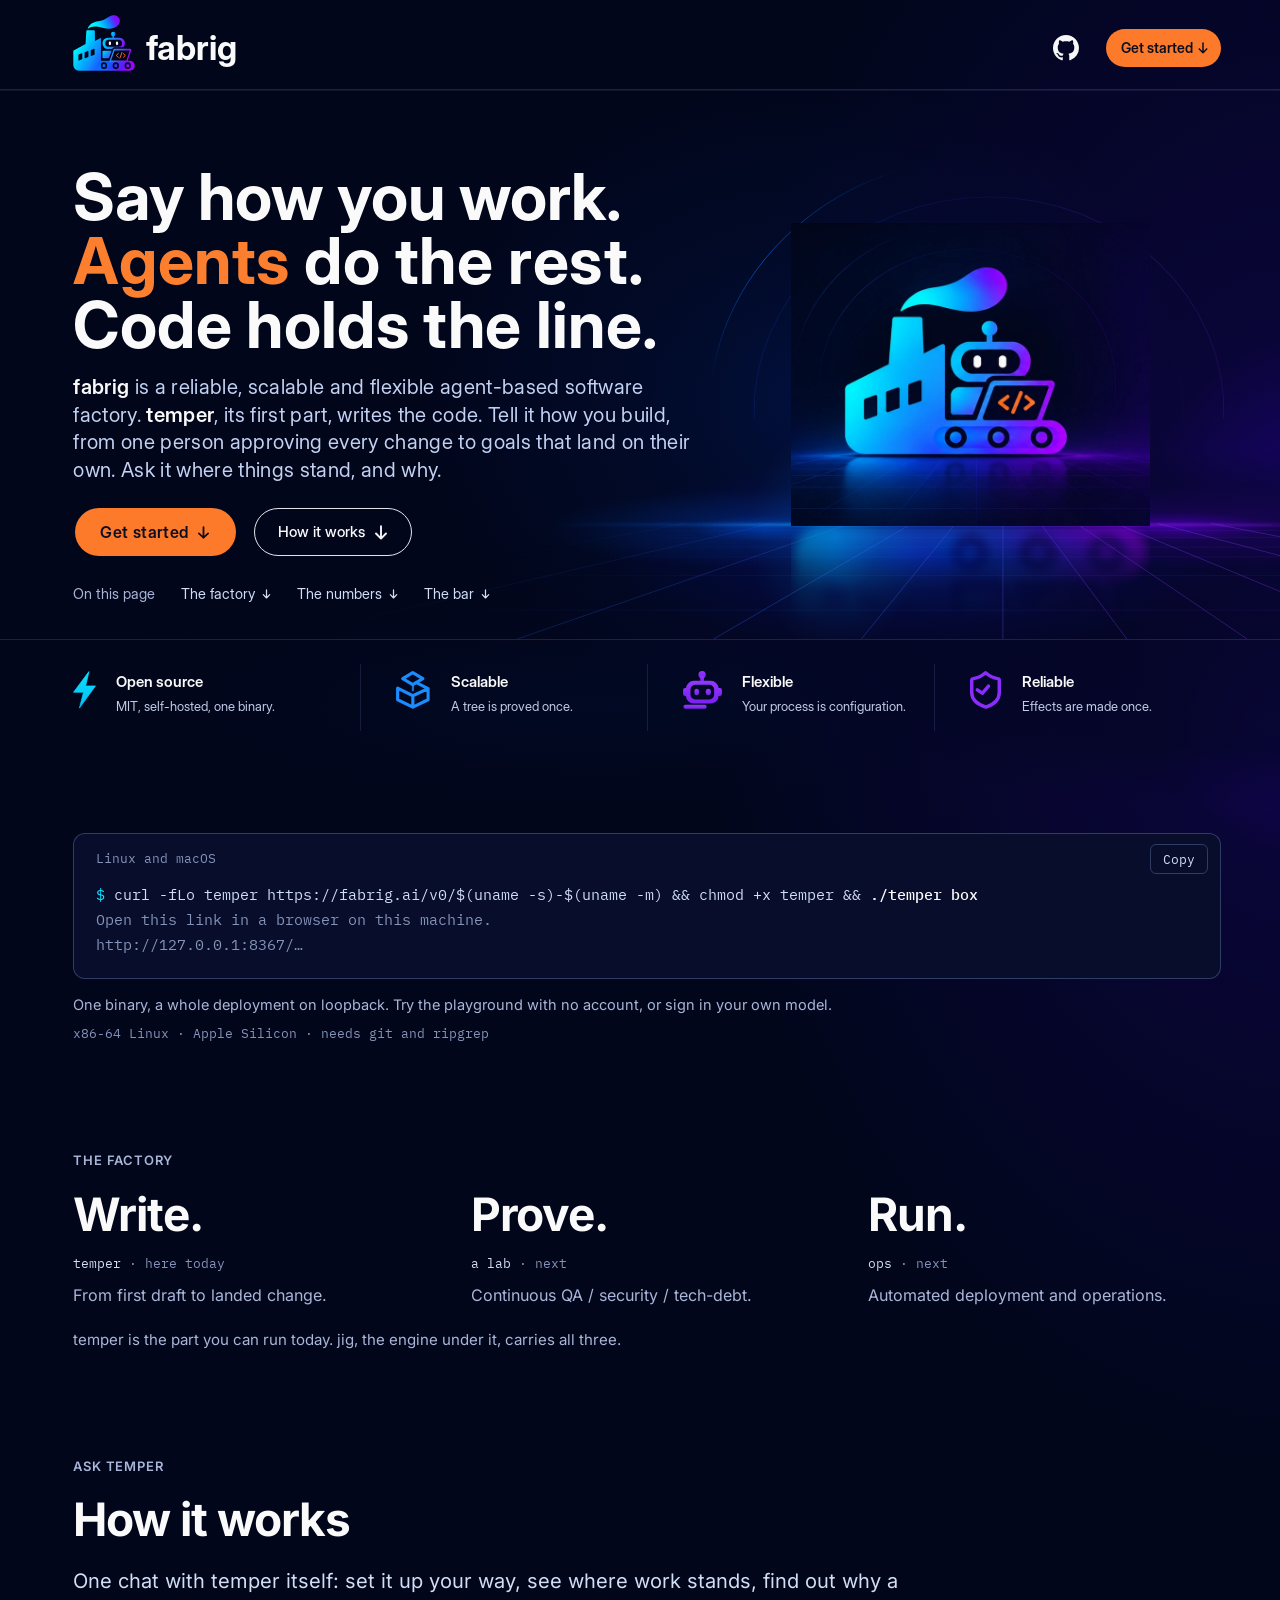
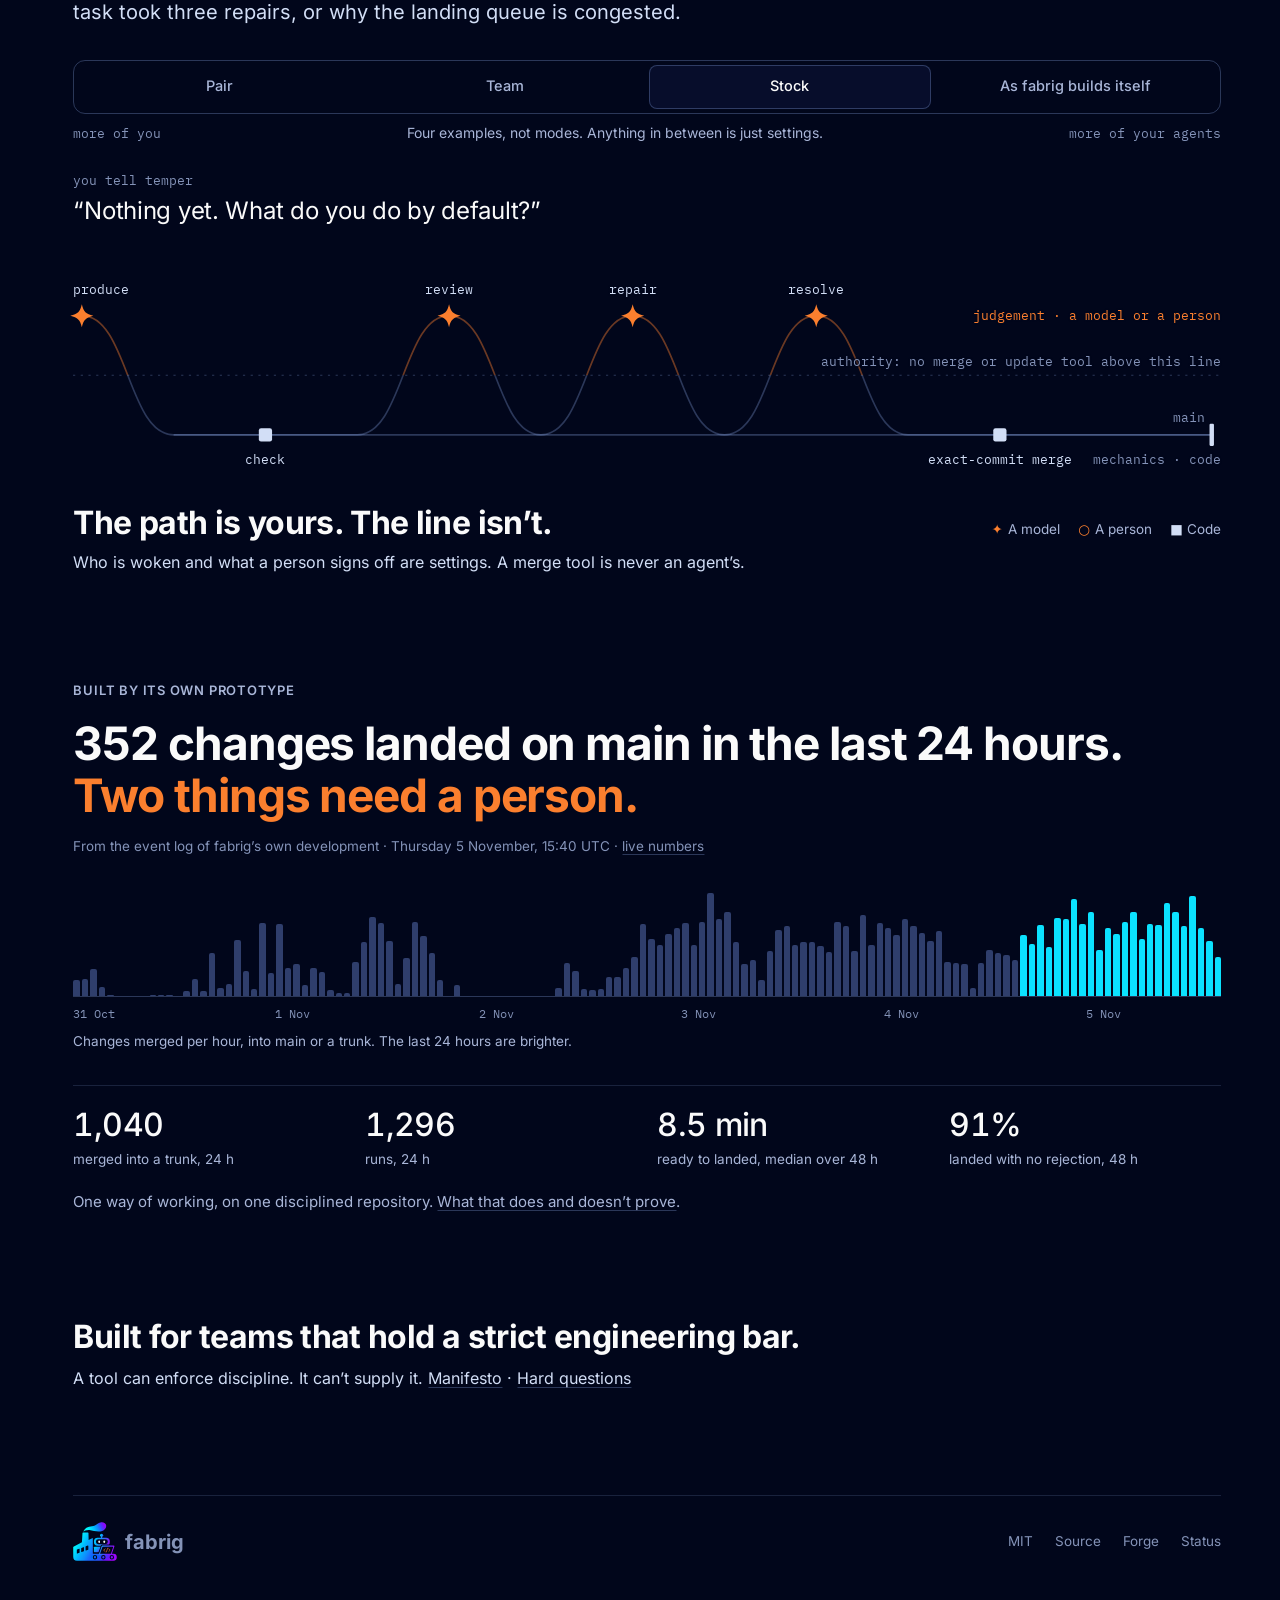
==== commit 8f2e60bc: "Shorten How it works' introduction Two lines instead of three, so the timeline below it stays in vie" ====
--- a/index.html
+++ b/index.html
@@ -142,7 +142,7 @@
 <section id="ways" aria-labelledby="ways-title">
   <p class="label">Ask temper</p>
   <h2 id="ways-title">How it works</h2>
-  <p class="sub">One chat with temper itself: set it up your way, see where work stands, find out why a task took three repairs. Your words become settings an owner accepts, or a plain note of what it can’t do yet.</p>
+  <p class="sub">One chat with temper itself: set it up your way, see where work stands, find out why a task took three repairs, or why the landing queue is congested.</p>
 
   <div class="dial" role="tablist" aria-label="Ways of working">
     <button type="button" role="tab" id="tab-pair" aria-controls="pair" aria-selected="false" tabindex="-1">Pair</button>
--- a/site.css
+++ b/site.css
@@ -47,8 +47,8 @@
 .site-header--bare .site-header__actions .icon-link { display: block; }
 /* The jump lands past the section's padding, with the label near the top. On a
    short window it goes further still, so that the whole timeline is in view:
-   463px is the label to the rail, and the rail is 14.48vw tall, to 242px. */
-#ways { scroll-margin-top: calc(-88px - max(0px, 463px + min(14.48vw, 242px) - 100vh)); }
+   430px is the label to the rail, and the rail is 14.48vw tall, to 242px. */
+#ways { scroll-margin-top: calc(-88px - max(0px, 430px + min(14.48vw, 242px) - 100vh)); }
 #ways .sub { max-width: 860px; }
 .button--outline.button--large { gap: calc(11.5 * var(--px)); padding: 0 calc(30 * var(--px)); }
 .button--outline.button--large .button__icon { width: max(14px, calc(16 * var(--px))); }
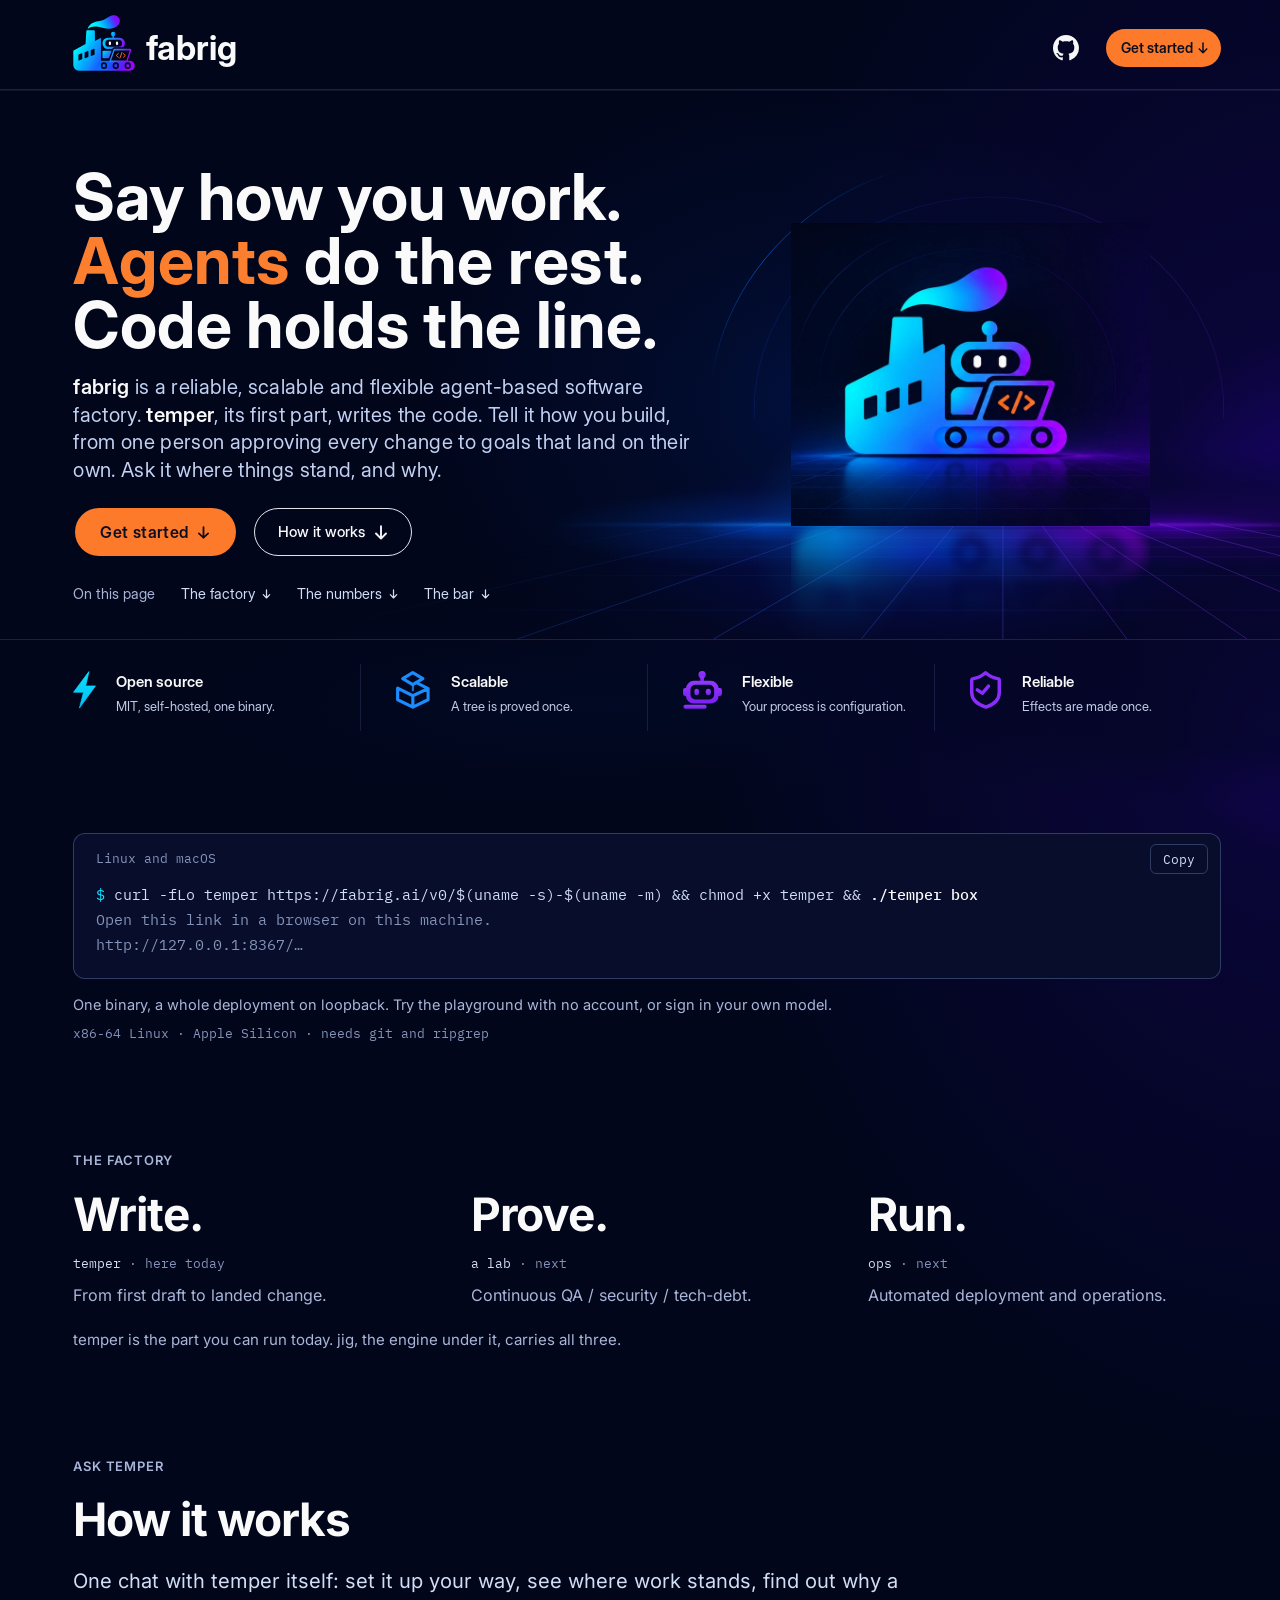
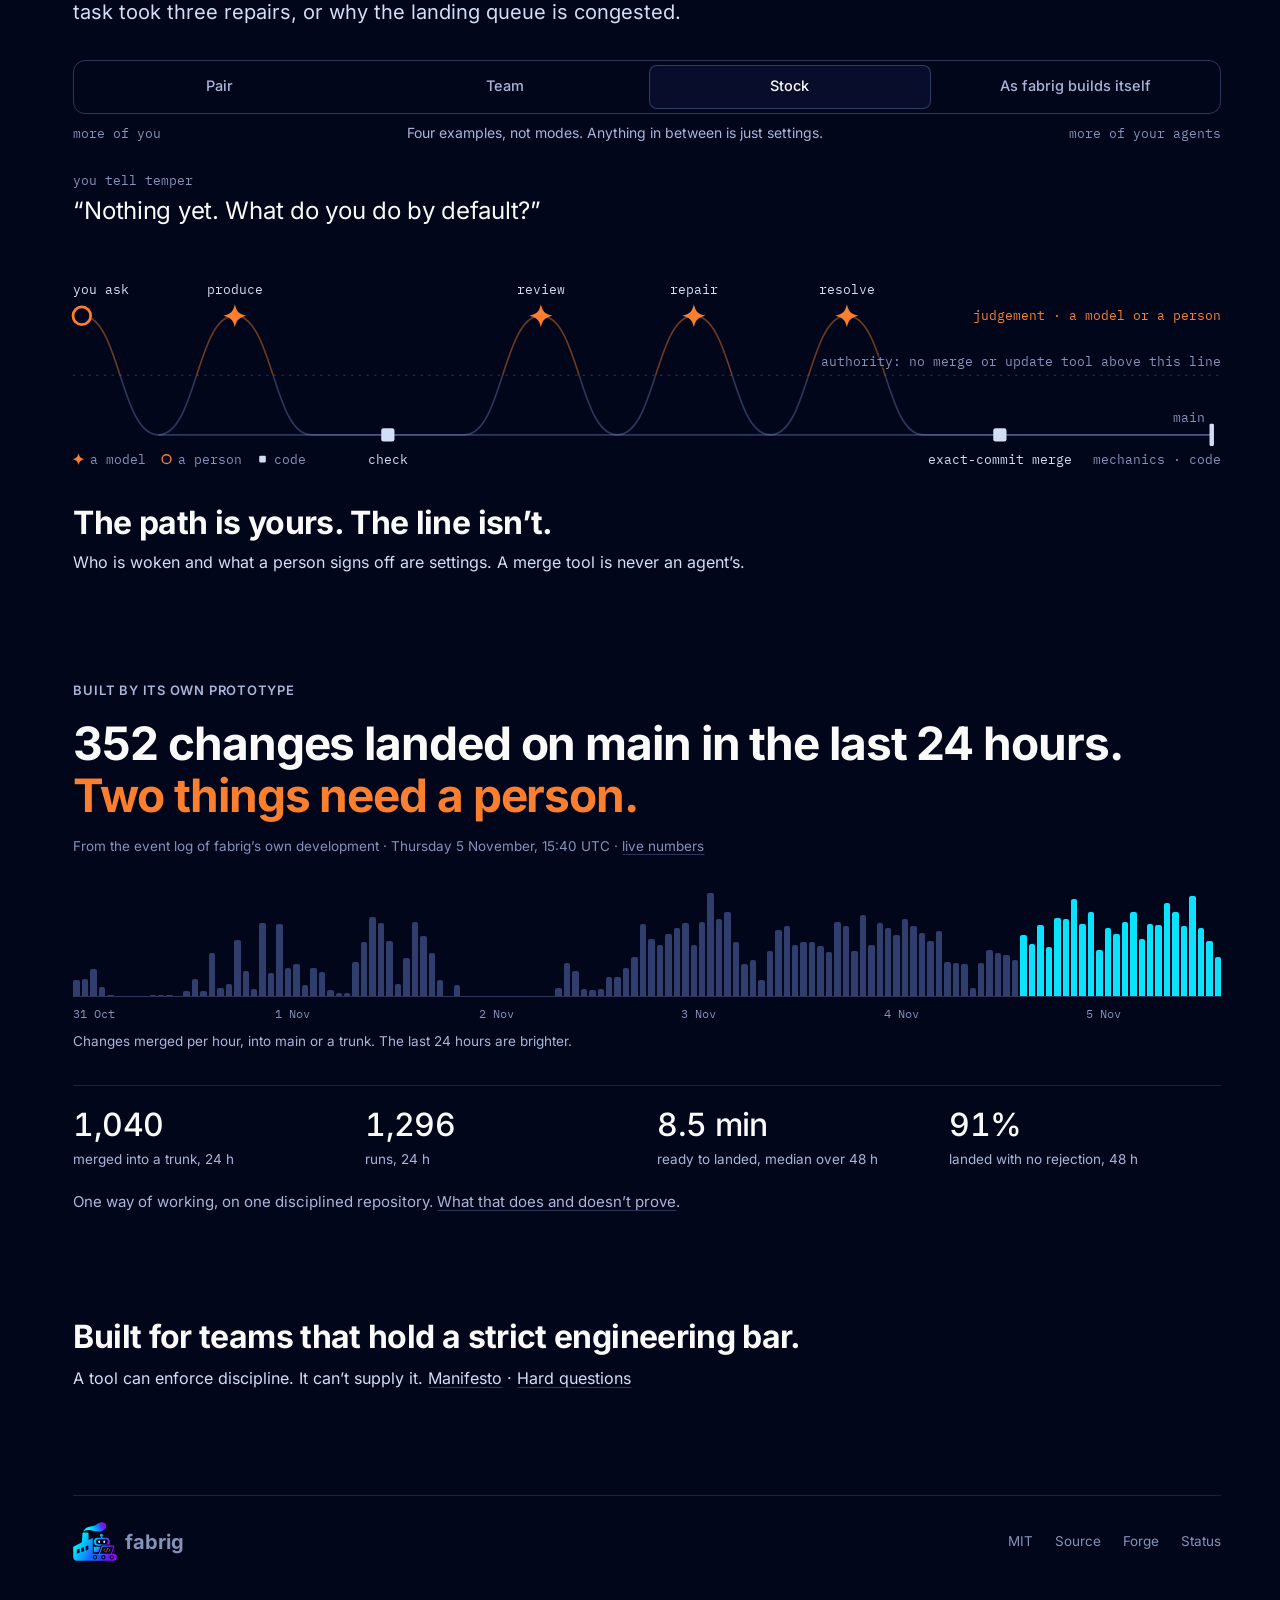
==== commit 933de5f9: "Start every path with a person, and key it on the code line Each way of working opens with what a pe" ====
--- a/index.html
+++ b/index.html
@@ -156,6 +156,7 @@
     <h3 class="pane-name">Pair</h3>
     <div><p class="say-by">you tell temper</p><blockquote class="say">“I stay in the loop. An agent makes the change, and nothing reaches main until I’ve approved it.”</blockquote></div>
     <ol class="stops" aria-label="The path">
+      <li data-k="p">you ask</li>
       <li data-k="a">produce</li>
       <li data-k="c">check</li>
       <li data-k="a">repair</li>
@@ -169,6 +170,7 @@
     <div><p class="say-by">you tell temper</p><blockquote class="say">“Agents review everything, then one of us signs off. Anything under payments/ needs two of us.”</blockquote></div>
     <p class="pane-gap">temper can’t say this yet: two approvals for one path. Landing rules cover branches, so it says so and offers the nearest setting.</p>
     <ol class="stops" aria-label="The path">
+      <li data-k="p">you ask</li>
       <li data-k="a">produce</li>
       <li data-k="c">check</li>
       <li data-k="a">review</li>
@@ -182,6 +184,7 @@
     <h3 class="pane-name">Stock</h3>
     <div><p class="say-by">you tell temper</p><blockquote class="say">“Nothing yet. What do you do by default?”</blockquote></div>
     <ol class="stops" aria-label="The path">
+      <li data-k="p">you ask</li>
       <li data-k="a">produce</li>
       <li data-k="c">check</li>
       <li data-k="a">review</li>
@@ -221,6 +224,7 @@
     <text id="t-auth" x="1040" y="72" text-anchor="end">authority: no merge or update tool above this line</text>
     <text id="t-main" x="1026" y="122" text-anchor="end">main</text>
     <text id="t-code" x="1040" y="160" text-anchor="end">mechanics · code</text>
+    <g id="key" class="key"></g>
     <circle id="dot" class="held" r="6" cx="8" cy="26"/>
   </svg>
 
@@ -302,6 +306,7 @@
   var auth = document.getElementById('auth');
   var marks = document.getElementById('marks');
   var dot = document.getElementById('dot');
+  var key = document.getElementById('key');
   var roads = rail.querySelectorAll(':scope > path');
   var trails = rail.querySelectorAll('.trail');
   var wide = matchMedia('(min-width: 861px)');
@@ -353,6 +358,22 @@
     set(t, attrs);
     t.textContent = text;
   }
+  // The key, wide, on the code line at its left. Every path starts with a
+  // person, so the first code station's label is clear of it.
+  function legend() {
+    key.textContent = '';
+    var x = 0;
+    [['a', 'a model'], ['p', 'a person'], ['c', 'code']].forEach(function (k) {
+      var m = make('g', { 'class': 'st', transform: 'translate(' + (x + 5) + ' 156) scale(.5)' });
+      if (k[0] === 'a') m.appendChild(make('use', { href: '#s', x: -11, y: -11, width: 22, height: 22 }));
+      else if (k[0] === 'p') m.appendChild(make('circle', { r: 8 }));
+      else m.appendChild(make('rect', { x: -6, y: -6, width: 12, height: 12, rx: 2 }));
+      key.appendChild(m);
+      var t = make('text', { x: x + 15, y: 160 }, k[1]);
+      key.appendChild(t);
+      x += 15 + t.getComputedTextLength() + 14;
+    });
+  }
   function draw(pane) {
     current = pane;
     var lis = pane.querySelectorAll('.stops li'), n = lis.length, W = wide.matches;
@@ -374,7 +395,9 @@
       label('t-auth', { x: 1040, y: 72, 'text-anchor': 'end' }, 'authority: no merge or update tool above this line');
       label('t-main', { x: 1026, y: 122, 'text-anchor': 'end' }, 'main');
       label('t-code', { x: 1040, y: 160, 'text-anchor': 'end' }, 'mechanics · code');
+      legend();
     } else {
+      key.textContent = '';
       set(document.getElementById('clip-up'), { x: -12, y: -12, width: g.line + 12, height: g.h + 24 });
       set(document.getElementById('clip-down'), { x: g.line, y: -12, width: g.w - g.line + 12, height: g.h + 24 });
       set(auth, { x1: g.line, y1: 22, x2: g.line, y2: g.end + 8 });
--- a/site.css
+++ b/site.css
@@ -176,6 +176,8 @@
 .stops li[data-k="p"]::before, .legend .p::before { color: var(--signal); content: '○'; }
 .legend { display: flex; flex-wrap: wrap; gap: 4px 18px; font-size: 13.5px; color: var(--muted); }
 .legend i { font-style: normal; }
+/* Wide, the key sits in the timeline, on its code line. */
+@media (min-width: 861px) { .js .line-head .legend { display: none; } }
 .more { margin-top: 20px; font-size: 15px; color: var(--muted); }
 .closing h2 { margin-top: 0; font-size: clamp(24px, 3.2vw, 32px); line-height: 1.2; letter-spacing: -.02em; }
 .closing .sub { margin-top: 10px; font-size: 16px; }
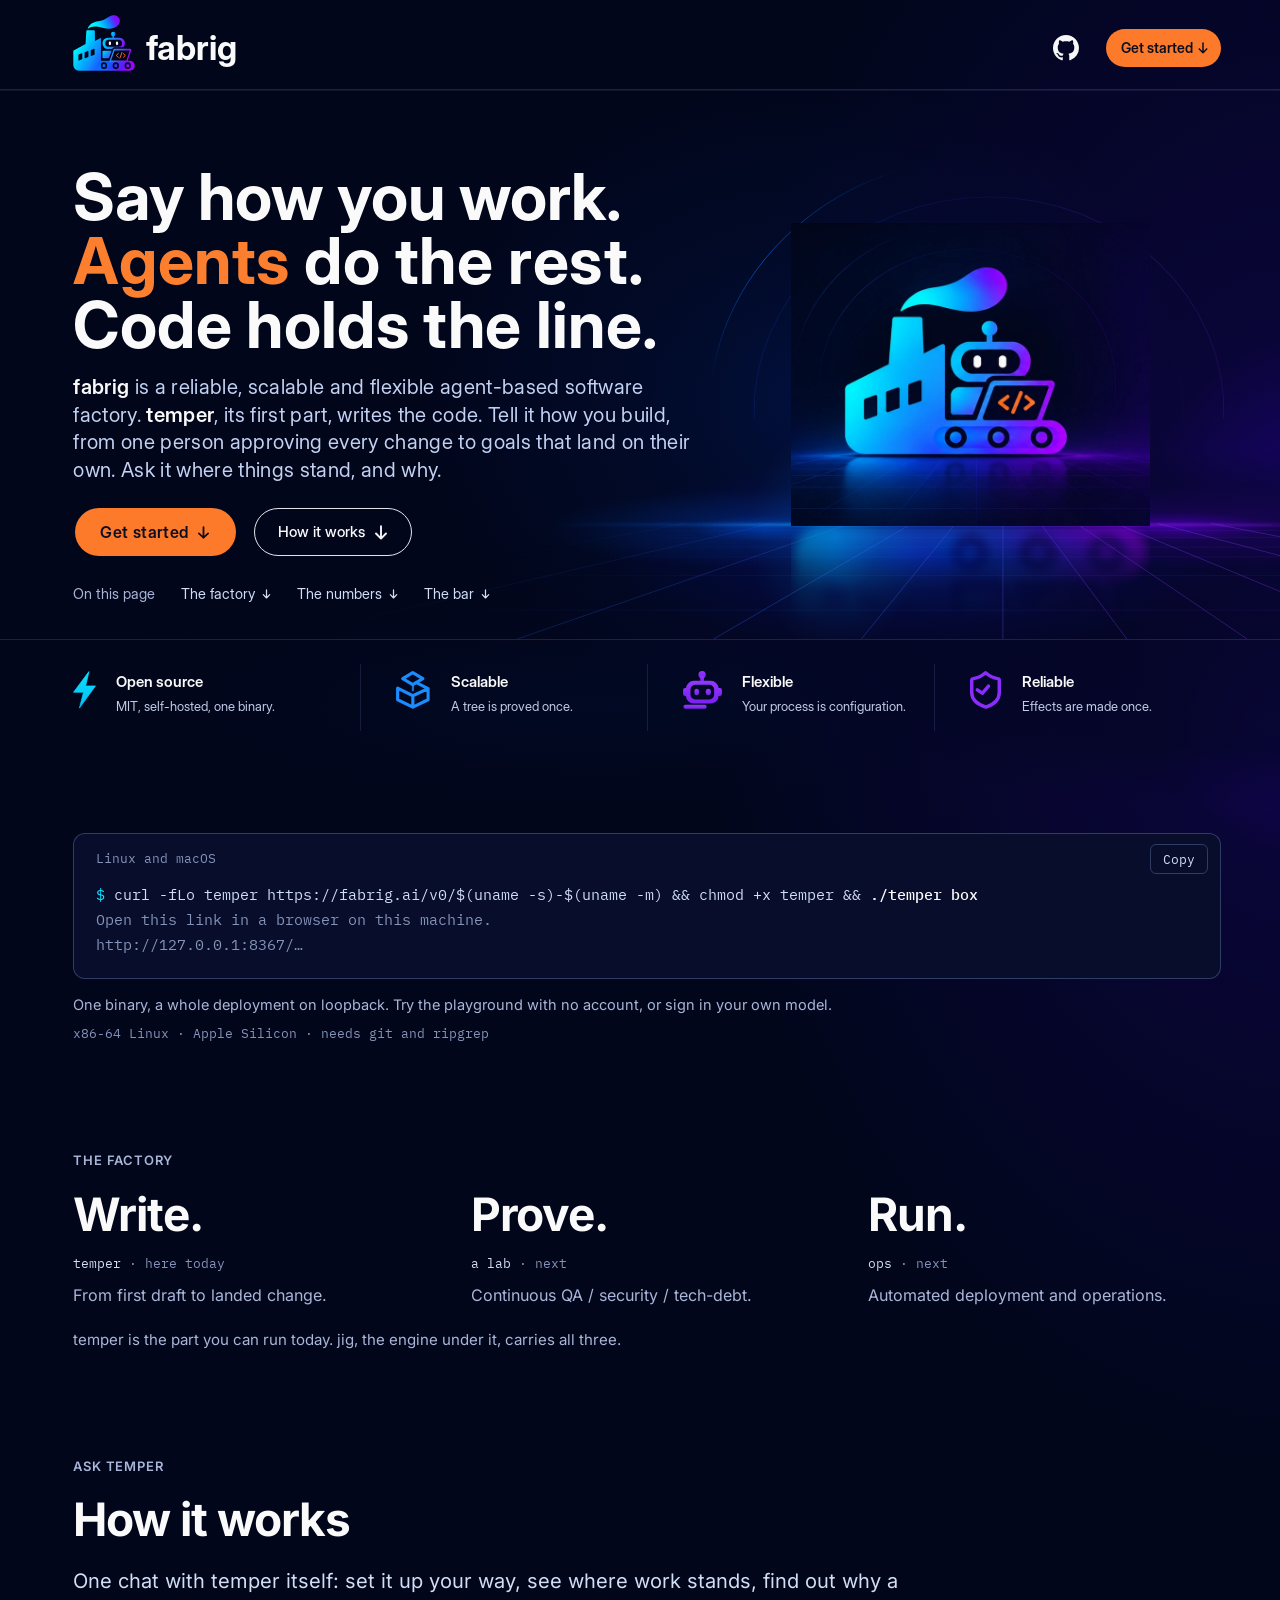
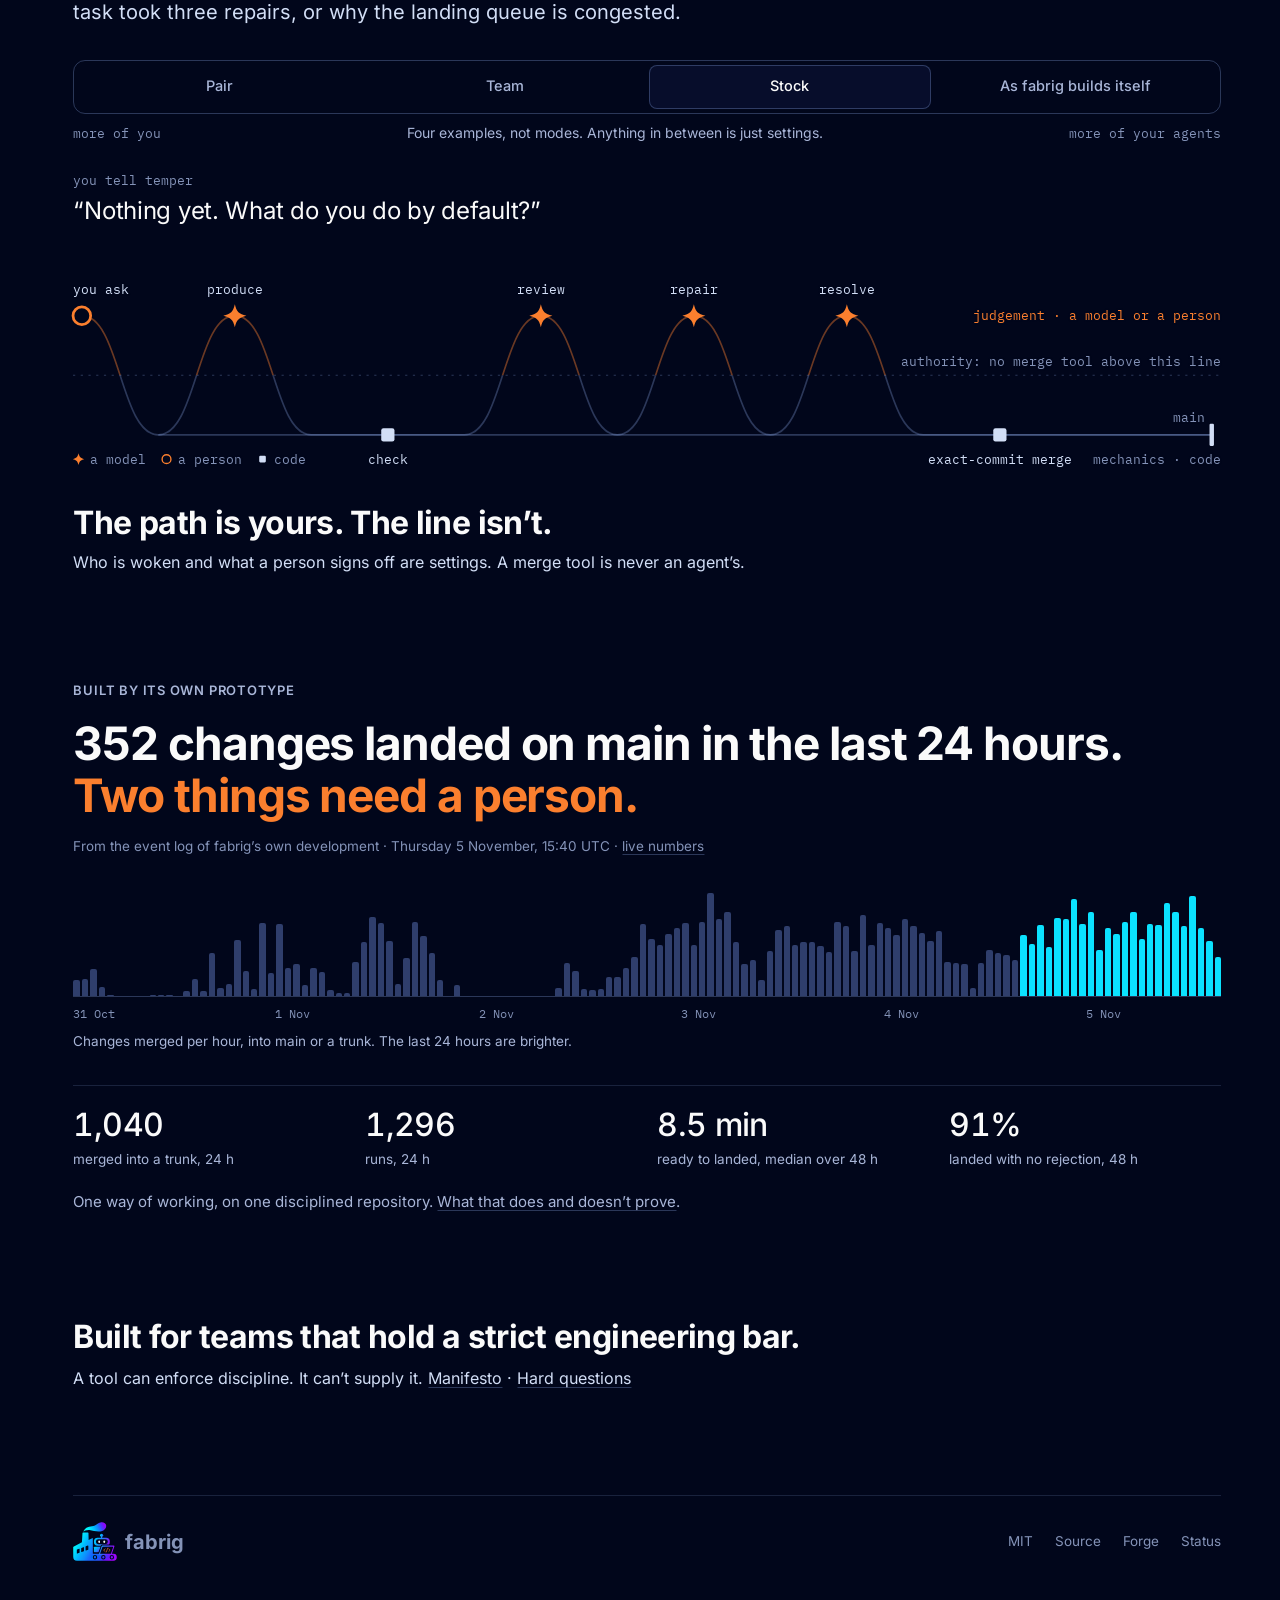
==== commit 4ba1c0ec: "Shorten the authority line's label "No merge tool above this line" clears the last wave before the m" ====
--- a/index.html
+++ b/index.html
@@ -160,6 +160,7 @@
       <li data-k="a">produce</li>
       <li data-k="c">check</li>
       <li data-k="a">repair</li>
+      <li data-k="c">check</li>
       <li data-k="p">you approve</li>
       <li data-k="c">exact-commit merge</li>
     </ol>
@@ -221,7 +222,7 @@
     <path class="trail up" clip-path="url(#above)"/>
     <g id="marks"></g>
     <text id="t-judge" class="judge" x="1040" y="30" text-anchor="end">judgement · a model or a person</text>
-    <text id="t-auth" x="1040" y="72" text-anchor="end">authority: no merge or update tool above this line</text>
+    <text id="t-auth" x="1040" y="72" text-anchor="end">authority: no merge tool above this line</text>
     <text id="t-main" x="1026" y="122" text-anchor="end">main</text>
     <text id="t-code" x="1040" y="160" text-anchor="end">mechanics · code</text>
     <g id="key" class="key"></g>
@@ -392,7 +393,7 @@
       set(document.getElementById('clip-down'), { x: -12, y: 80, width: 1064, height: 100 });
       set(auth, { x1: 0, y1: 80, x2: 1040, y2: 80 });
       label('t-judge', { x: 1040, y: 30, 'text-anchor': 'end' }, 'judgement · a model or a person');
-      label('t-auth', { x: 1040, y: 72, 'text-anchor': 'end' }, 'authority: no merge or update tool above this line');
+      label('t-auth', { x: 1040, y: 72, 'text-anchor': 'end' }, 'authority: no merge tool above this line');
       label('t-main', { x: 1026, y: 122, 'text-anchor': 'end' }, 'main');
       label('t-code', { x: 1040, y: 160, 'text-anchor': 'end' }, 'mechanics · code');
       legend();
@@ -402,7 +403,7 @@
       set(document.getElementById('clip-down'), { x: g.line, y: -12, width: g.w - g.line + 12, height: g.h + 24 });
       set(auth, { x1: g.line, y1: 22, x2: g.line, y2: g.end + 8 });
       label('t-judge', { x: g.up, y: 12, 'text-anchor': 'middle' }, 'judgement');
-      label('t-auth', { x: g.line, y: g.h - 2, 'text-anchor': 'middle' }, 'no merge or update tool left of this line');
+      label('t-auth', { x: g.line, y: g.h - 2, 'text-anchor': 'middle' }, 'no merge tool left of this line');
       label('t-main', { x: g.down + 18, y: g.end + 4, 'text-anchor': 'start' }, 'main');
       label('t-code', { x: g.down, y: 12, 'text-anchor': 'middle' }, 'code');
     }
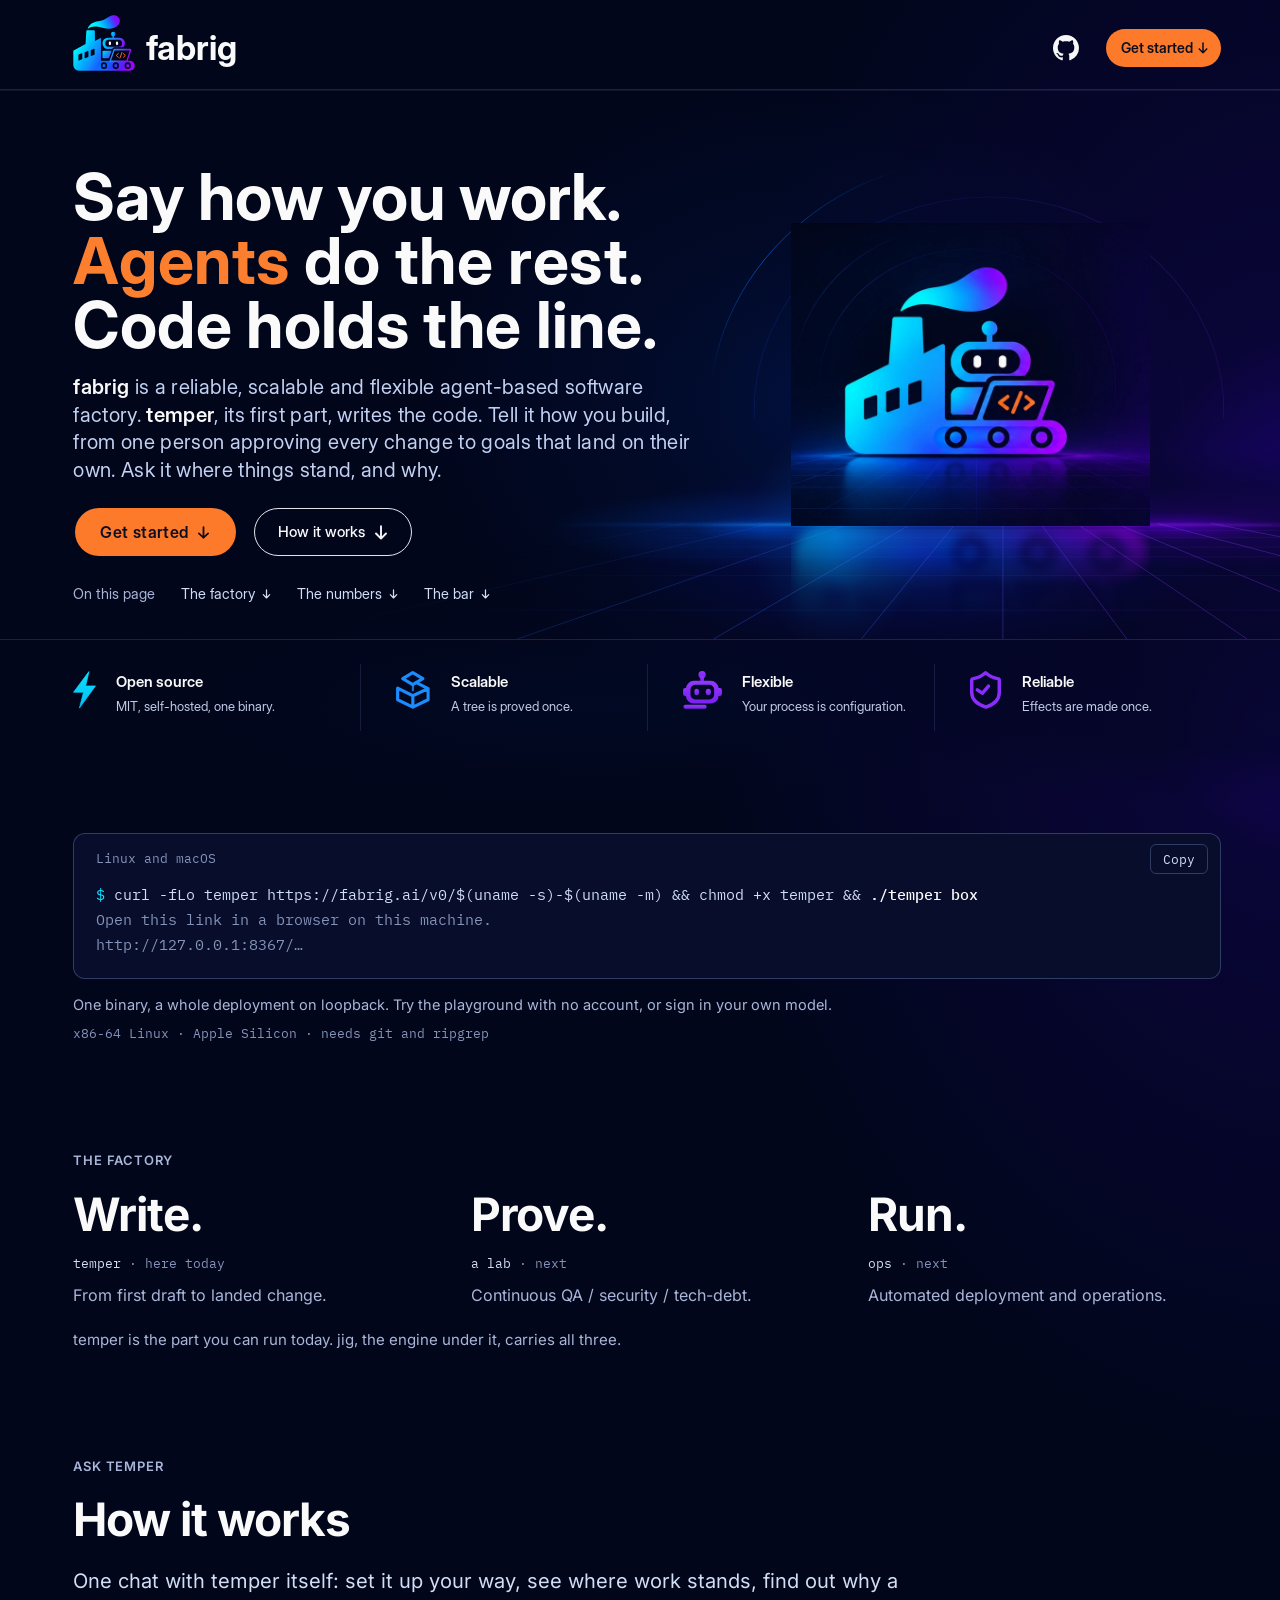
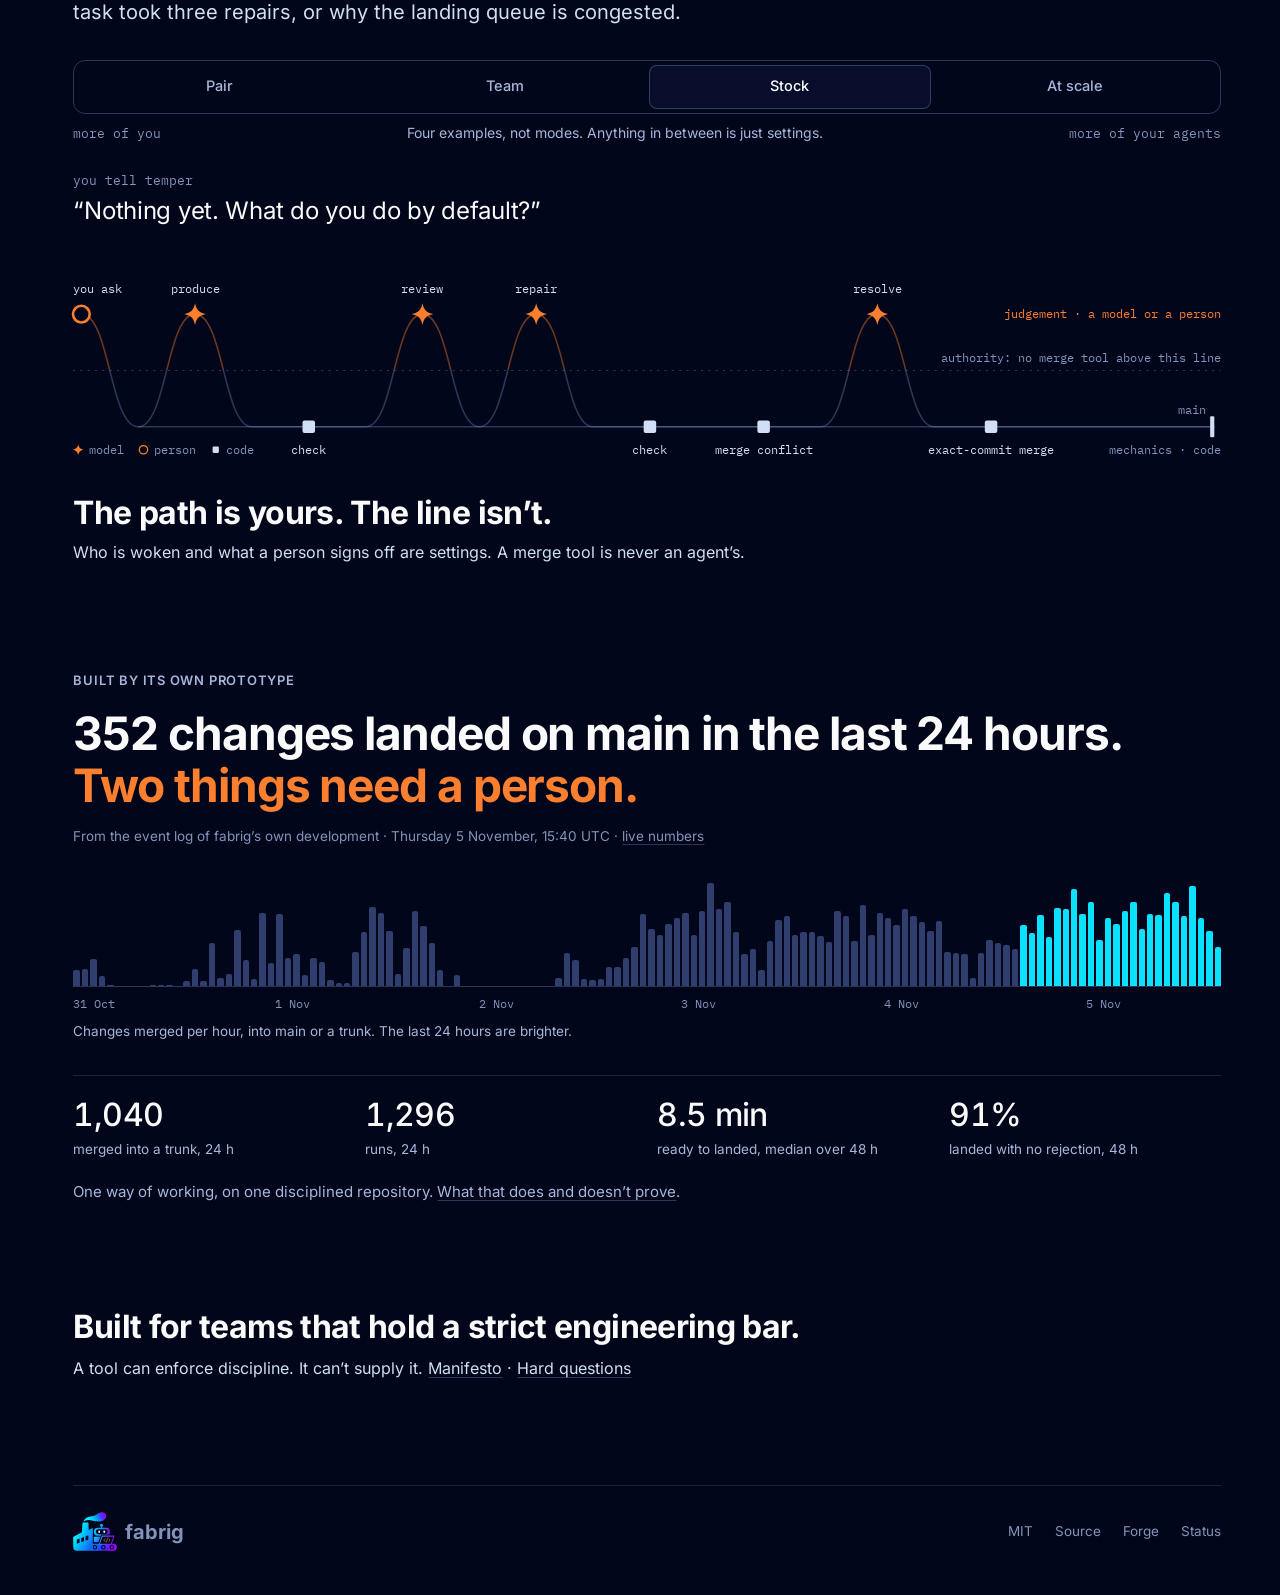
==== commit 5f1f39e4: "Fill out the examples and make a change of tab quick Team and Stock check again after repair, and St" ====
--- a/index.html
+++ b/index.html
@@ -148,10 +148,11 @@
     <button type="button" role="tab" id="tab-pair" aria-controls="pair" aria-selected="false" tabindex="-1">Pair</button>
     <button type="button" role="tab" id="tab-team" aria-controls="team" aria-selected="false" tabindex="-1">Team</button>
     <button type="button" role="tab" id="tab-stock" aria-controls="stock" aria-selected="true">Stock</button>
-    <button type="button" role="tab" id="tab-self" aria-controls="self" aria-selected="false" tabindex="-1">As fabrig builds itself</button>
+    <button type="button" role="tab" id="tab-self" aria-controls="self" aria-selected="false" tabindex="-1">At scale</button>
   </div>
   <div class="dial-ends"><span aria-hidden="true">more of you</span><span class="dial-note">Four examples, not modes. Anything in between is just settings.</span><span aria-hidden="true">more of your agents</span></div>
 
+  <div class="panes">
   <div class="pane" id="pair" role="tabpanel" aria-labelledby="tab-pair">
     <h3 class="pane-name">Pair</h3>
     <div><p class="say-by">you tell temper</p><blockquote class="say">“I stay in the loop. An agent makes the change, and nothing reaches main until I’ve approved it.”</blockquote></div>
@@ -176,6 +177,7 @@
       <li data-k="c">check</li>
       <li data-k="a">review</li>
       <li data-k="a">repair</li>
+      <li data-k="c">check</li>
       <li data-k="p">one of you</li>
       <li data-k="c">exact-commit merge</li>
     </ol>
@@ -190,41 +192,47 @@
       <li data-k="c">check</li>
       <li data-k="a">review</li>
       <li data-k="a">repair</li>
+      <li data-k="c">check</li>
+      <li data-k="c">merge conflict</li>
       <li data-k="a">resolve</li>
       <li data-k="c">exact-commit merge</li>
     </ol>
   </div>
 
   <div class="pane" id="self" role="tabpanel" aria-labelledby="tab-self">
-    <h3 class="pane-name">As fabrig builds itself</h3>
-    <div><p class="say-by">you tell temper</p><blockquote class="say">“A person writes a design draft. One goal per draft, on its own branch. Designers first, then coding agents. It lands on main whole.”</blockquote></div>
+    <h3 class="pane-name">At scale</h3>
+    <div><p class="say-by">you tell temper</p><blockquote class="say">“A person pairs with an agent and a design draft is produced. The draft is executed, on its own branch. Designers first, then coding agents. It lands on main whole.”</blockquote></div>
     <ol class="stops" aria-label="The path">
       <li data-k="p">draft</li>
       <li data-k="a">plan</li>
       <li data-k="a">produce</li>
       <li data-k="c">check</li>
       <li data-k="a">repair</li>
+      <li data-k="c">check</li>
+      <li data-k="c">merge conflict</li>
+      <li data-k="a">resolve</li>
       <li data-k="c">exact-commit merge</li>
       <li data-k="c">verify</li>
     </ol>
   </div>
-
-  <svg class="rail" viewBox="0 0 1040 168" role="img" aria-label="The chosen path, crossing above the authority line wherever a model or a person is needed.">
+  </div>
+
+  <svg class="rail" viewBox="0 0 1100 168" role="img" aria-label="The chosen path, crossing above the authority line wherever a model or a person is needed.">
     <defs>
-      <clipPath id="above"><rect id="clip-up" x="-12" y="-12" width="1064" height="92"/></clipPath>
-      <clipPath id="below"><rect id="clip-down" x="-12" y="80" width="1064" height="100"/></clipPath>
+      <clipPath id="above"><rect id="clip-up" x="-12" y="-12" width="1124" height="92"/></clipPath>
+      <clipPath id="below"><rect id="clip-down" x="-12" y="80" width="1124" height="100"/></clipPath>
     </defs>
-    <line id="auth" class="auth" x1="0" y1="80" x2="1040" y2="80"/>
-    <line id="base" class="base" x1="112" y1="134" x2="1034" y2="134"/>
+    <line id="auth" class="auth" x1="0" y1="80" x2="1100" y2="80"/>
+    <line id="base" class="base" x1="112" y1="134" x2="1094" y2="134"/>
     <path id="track" class="road" clip-path="url(#below)"/>
     <path class="road up" clip-path="url(#above)"/>
     <path class="trail" clip-path="url(#below)"/>
     <path class="trail up" clip-path="url(#above)"/>
     <g id="marks"></g>
-    <text id="t-judge" class="judge" x="1040" y="30" text-anchor="end">judgement · a model or a person</text>
-    <text id="t-auth" x="1040" y="72" text-anchor="end">authority: no merge tool above this line</text>
-    <text id="t-main" x="1026" y="122" text-anchor="end">main</text>
-    <text id="t-code" x="1040" y="160" text-anchor="end">mechanics · code</text>
+    <text id="t-judge" class="judge" x="1100" y="30" text-anchor="end">judgement · a model or a person</text>
+    <text id="t-auth" x="1100" y="72" text-anchor="end">authority: no merge tool above this line</text>
+    <text id="t-main" x="1086" y="122" text-anchor="end">main</text>
+    <text id="t-code" x="1100" y="160" text-anchor="end">mechanics · code</text>
     <g id="key" class="key"></g>
     <circle id="dot" class="held" r="6" cx="8" cy="26"/>
   </svg>
@@ -364,7 +372,7 @@
   function legend() {
     key.textContent = '';
     var x = 0;
-    [['a', 'a model'], ['p', 'a person'], ['c', 'code']].forEach(function (k) {
+    [['a', 'model'], ['p', 'person'], ['c', 'code']].forEach(function (k) {
       var m = make('g', { 'class': 'st', transform: 'translate(' + (x + 5) + ' 156) scale(.5)' });
       if (k[0] === 'a') m.appendChild(make('use', { href: '#s', x: -11, y: -11, width: 22, height: 22 }));
       else if (k[0] === 'p') m.appendChild(make('circle', { r: 8 }));
@@ -375,10 +383,21 @@
       x += 15 + t.getComputedTextLength() + 14;
     });
   }
+  // The track only moves on along its length, so a station's distance on it
+  // is found by halving: a few calls each, where sampling it whole took
+  // thousands and made a change of tab slow.
+  function lengthAt(along) {
+    var lo = 0, hi = length;
+    for (var k = 0; k < 16; k += 1) {
+      var mid = (lo + hi) / 2, p = track.getPointAtLength(mid);
+      if ((wide.matches ? p.x : p.y) < along) lo = mid; else hi = mid;
+    }
+    return (lo + hi) / 2;
+  }
   function draw(pane) {
     current = pane;
     var lis = pane.querySelectorAll('.stops li'), n = lis.length, W = wide.matches;
-    g = W ? { up: 26, down: 134, line: 80, first: 8, last: 840, end: 1034, w: 1040, h: 168 }
+    g = W ? { up: 26, down: 134, line: 80, first: 8, last: 880, end: 1094, w: 1100, h: 168 }
       : { up: 104, down: 198, line: 151, first: 40, last: 40 + (n - 1) * 58, end: 40 + (n - 1) * 58 + 44, w: 340, h: 40 + (n - 1) * 58 + 74 };
     var step = (g.last - g.first) / (n - 1);
     var s = Array.prototype.map.call(lis, function (li, i) {
@@ -389,13 +408,13 @@
     var d = pathOf(s);
     roads.forEach(function (r) { r.setAttribute('d', d); });
     if (W) {
-      set(document.getElementById('clip-up'), { x: -12, y: -12, width: 1064, height: 92 });
-      set(document.getElementById('clip-down'), { x: -12, y: 80, width: 1064, height: 100 });
-      set(auth, { x1: 0, y1: 80, x2: 1040, y2: 80 });
-      label('t-judge', { x: 1040, y: 30, 'text-anchor': 'end' }, 'judgement · a model or a person');
-      label('t-auth', { x: 1040, y: 72, 'text-anchor': 'end' }, 'authority: no merge tool above this line');
-      label('t-main', { x: 1026, y: 122, 'text-anchor': 'end' }, 'main');
-      label('t-code', { x: 1040, y: 160, 'text-anchor': 'end' }, 'mechanics · code');
+      set(document.getElementById('clip-up'), { x: -12, y: -12, width: 1124, height: 92 });
+      set(document.getElementById('clip-down'), { x: -12, y: 80, width: 1124, height: 100 });
+      set(auth, { x1: 0, y1: 80, x2: 1100, y2: 80 });
+      label('t-judge', { x: 1100, y: 30, 'text-anchor': 'end' }, 'judgement · a model or a person');
+      label('t-auth', { x: 1100, y: 72, 'text-anchor': 'end' }, 'authority: no merge tool above this line');
+      label('t-main', { x: 1086, y: 122, 'text-anchor': 'end' }, 'main');
+      label('t-code', { x: 1100, y: 160, 'text-anchor': 'end' }, 'mechanics · code');
       legend();
     } else {
       key.textContent = '';
@@ -423,14 +442,7 @@
     length = track.getTotalLength();
     trails.forEach(function (t) { t.style.strokeDasharray = length; t.style.strokeDashoffset = length; });
     shown = marks.querySelectorAll('.st');
-    stops = s.concat({ a: g.end, c: g.down }).map(function (o) {
-      var best = 0, least = Infinity, t = point(o.a, o.c);
-      for (var l = 0; l <= length; l += 2) {
-        var p = track.getPointAtLength(l), e = (p.x - t[0]) * (p.x - t[0]) + (p.y - t[1]) * (p.y - t[1]);
-        if (e < least) { least = e; best = l; }
-      }
-      return best;
-    });
+    stops = s.concat({ a: g.end, c: g.down }).map(function (o) { return lengthAt(o.a); });
     holds = s.map(function (o) { return o.c === g.up ? 1500 : 900; }).concat(1800);
     at = 0; moving = false; since = null;
     dot.classList.add('held');
--- a/site.css
+++ b/site.css
@@ -47,8 +47,8 @@
 .site-header--bare .site-header__actions .icon-link { display: block; }
 /* The jump lands past the section's padding, with the label near the top. On a
    short window it goes further still, so that the whole timeline is in view:
-   430px is the label to the rail, and the rail is 14.48vw tall, to 242px. */
-#ways { scroll-margin-top: calc(-88px - max(0px, 430px + min(14.48vw, 242px) - 100vh)); }
+   450px is the label to the rail at most, and the rail is 13.68vw tall, to 229px. */
+#ways { scroll-margin-top: calc(-88px - max(0px, 450px + min(13.68vw, 229px) - 100vh)); }
 #ways .sub { max-width: 860px; }
 .button--outline.button--large { gap: calc(11.5 * var(--px)); padding: 0 calc(30 * var(--px)); }
 .button--outline.button--large .button__icon { width: max(14px, calc(16 * var(--px))); }
@@ -143,6 +143,15 @@
 .say { max-width: 44em; font-size: clamp(19px, 2.2vw, 24px); line-height: 1.35; letter-spacing: -.012em; text-wrap: balance; }
 .pane-gap { max-width: 56em; margin-top: 10px; font-size: 14.5px; line-height: 1.5; color: var(--muted); text-wrap: balance; }
 .say-by { margin-bottom: 6px; font: 12.5px/1.5 var(--mono); color: var(--faint); }
+/* Wide, the panes share one cell, so the tallest sets the height and a
+   change of tab moves nothing below; a pane's note sits beside its quote. */
+@media (min-width: 861px) {
+  .js .panes { display: grid; margin-top: 28px; }
+  .js .panes > .pane { grid-area: 1 / 1; display: grid; grid-template-columns: minmax(0, 1fr) minmax(0, 20rem); gap: 0 48px; align-items: start; margin-top: 0; }
+  .js .panes > .pane:not(.on) { visibility: hidden; }
+  .js .pane-gap { grid-column: 2; grid-row: 1; margin-top: 27px; padding-left: 16px; border-left: 1px solid var(--line-2); }
+  .js .pane:not(:has(.pane-gap)) > div { grid-column: 1 / -1; }
+}
 
 .line-head { display: flex; flex-wrap: wrap; align-items: baseline; justify-content: space-between; gap: 6px 24px; margin-top: 32px; }
 .line-title { font-size: clamp(24px, 3.2vw, 32px); line-height: 1.2; font-weight: 700; letter-spacing: -.02em; }
